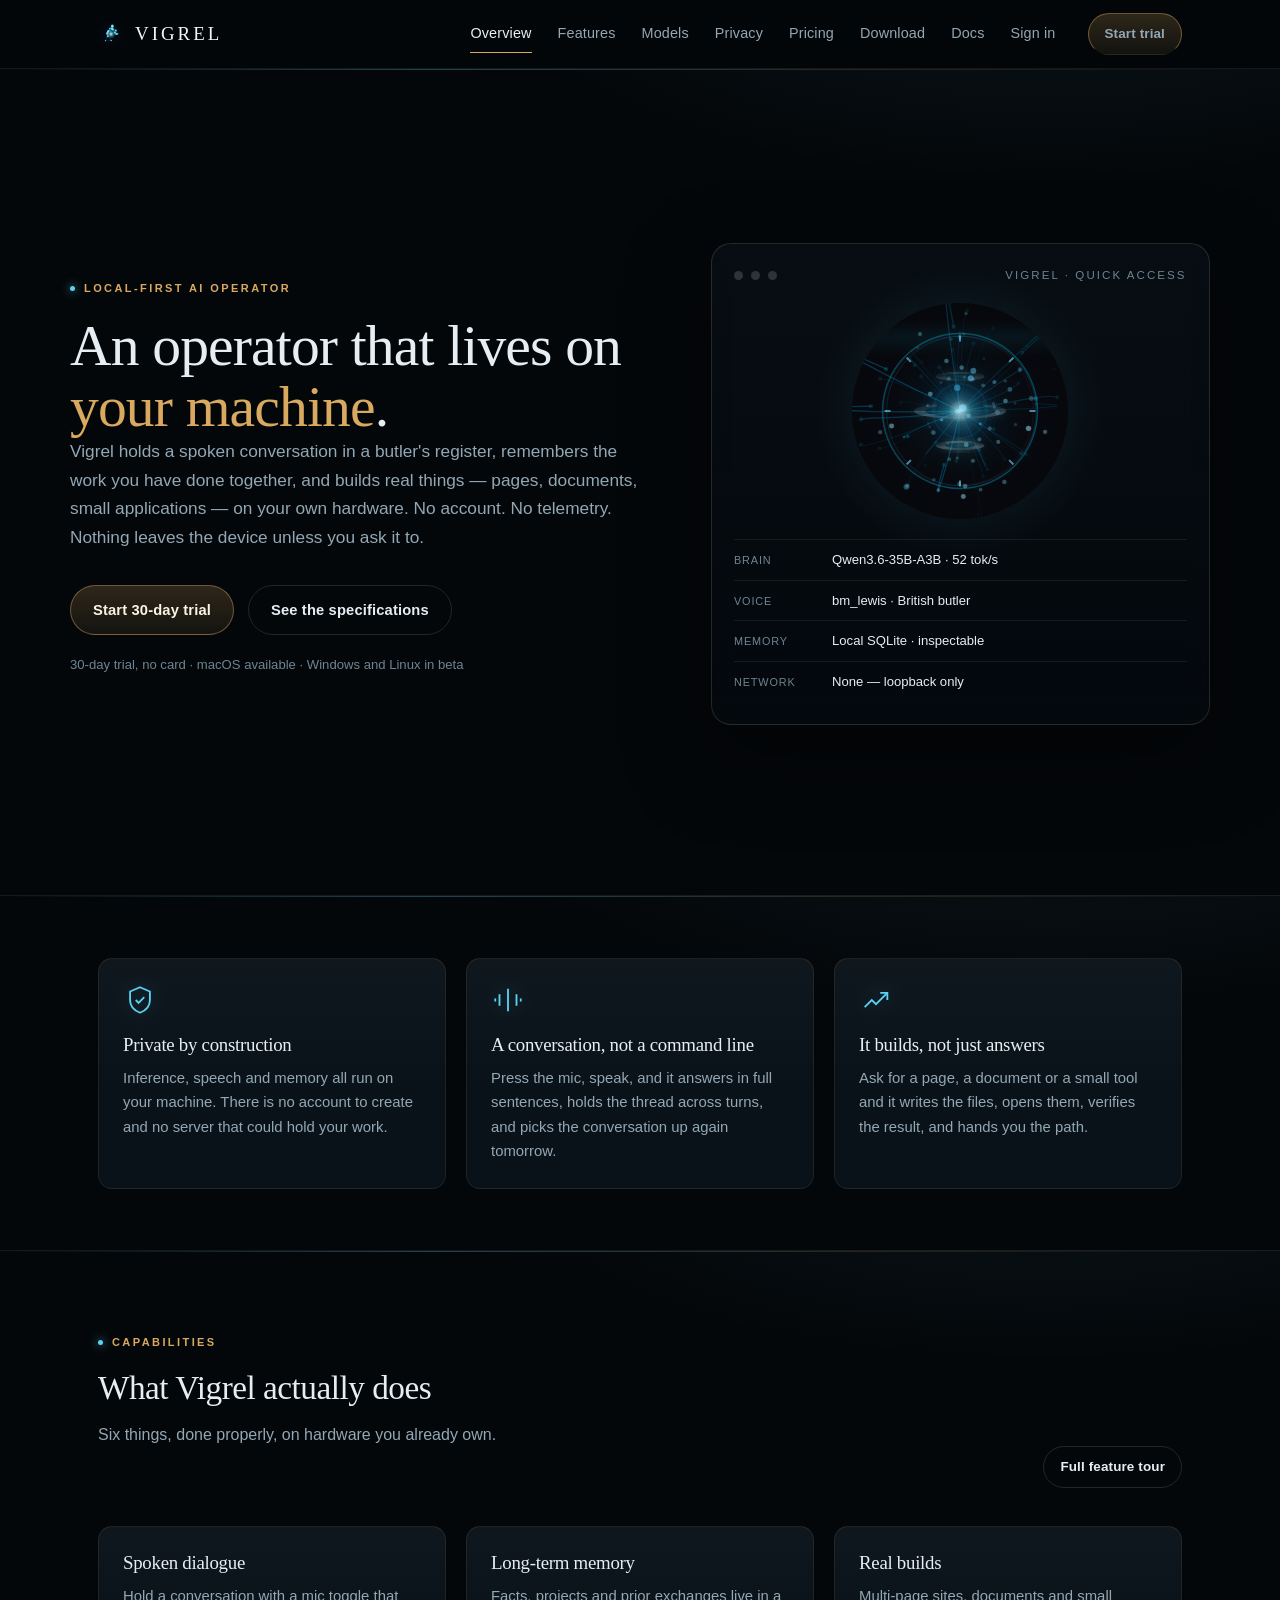
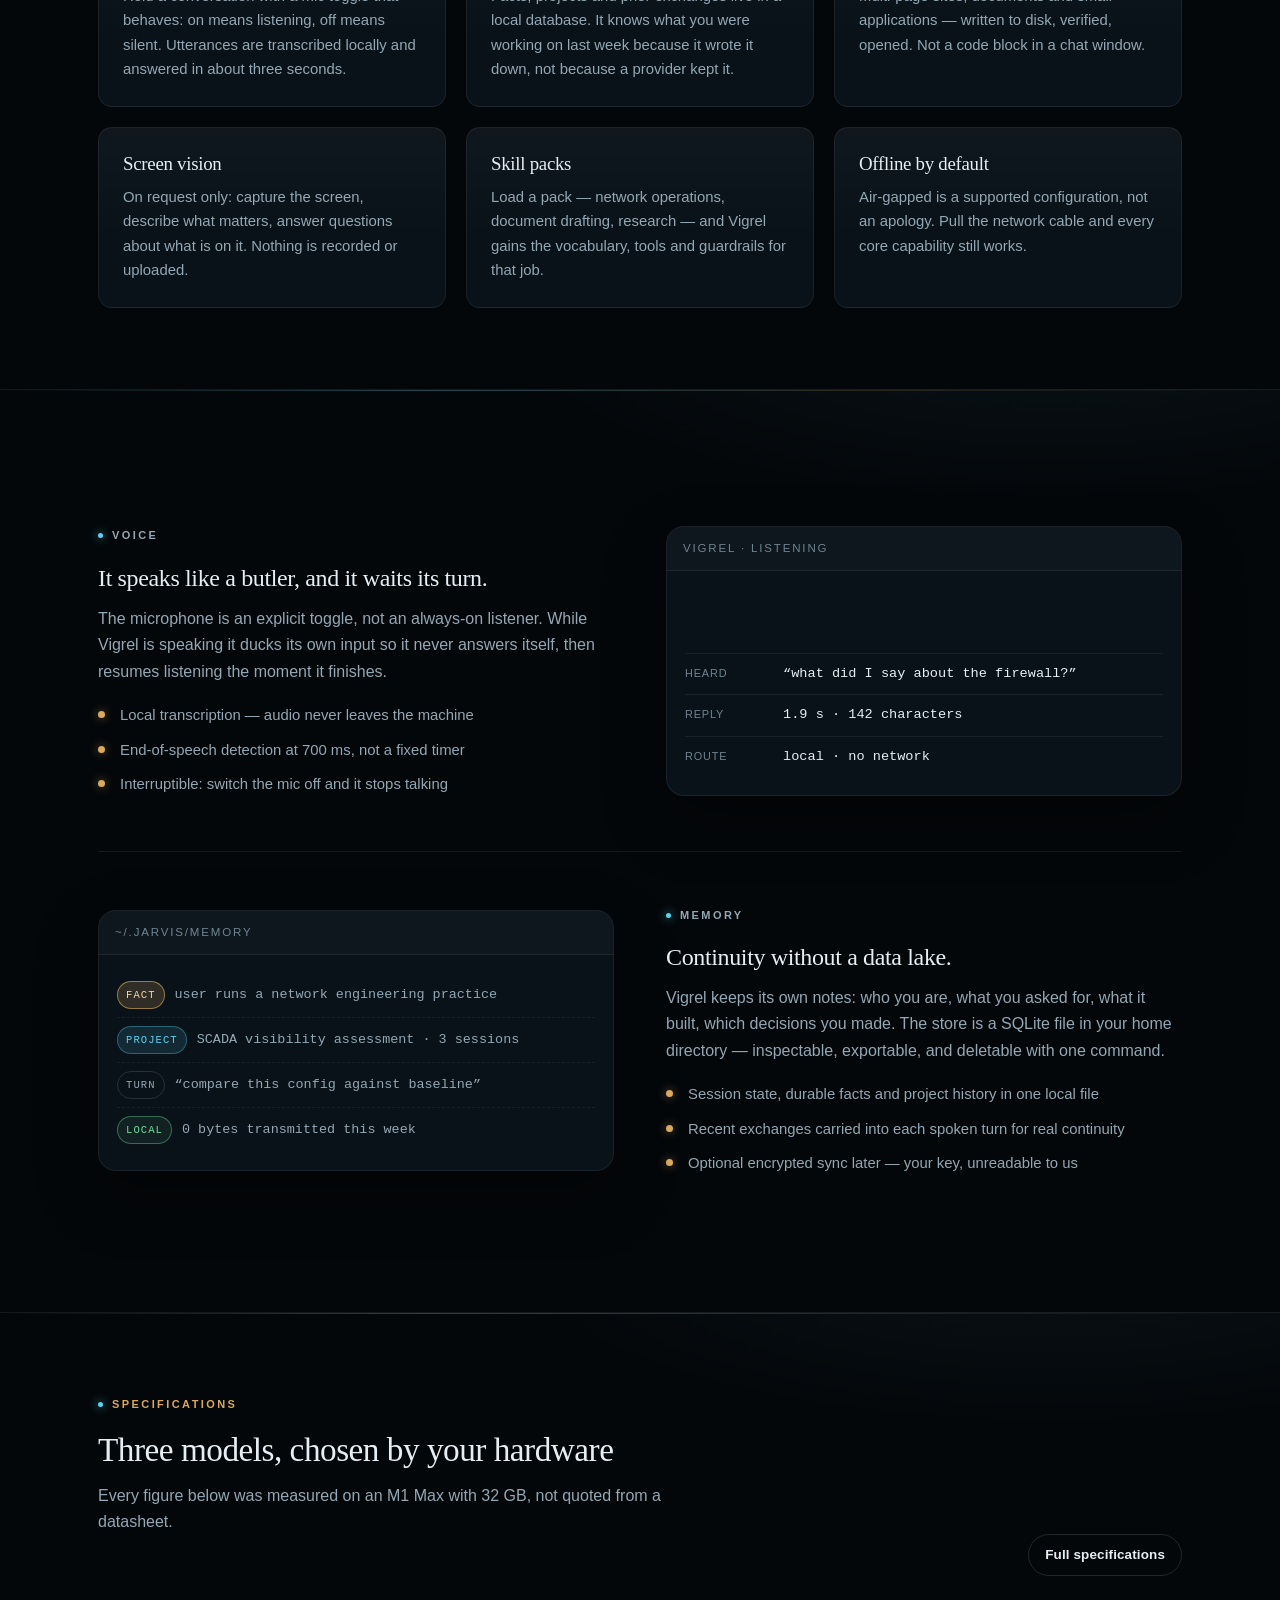
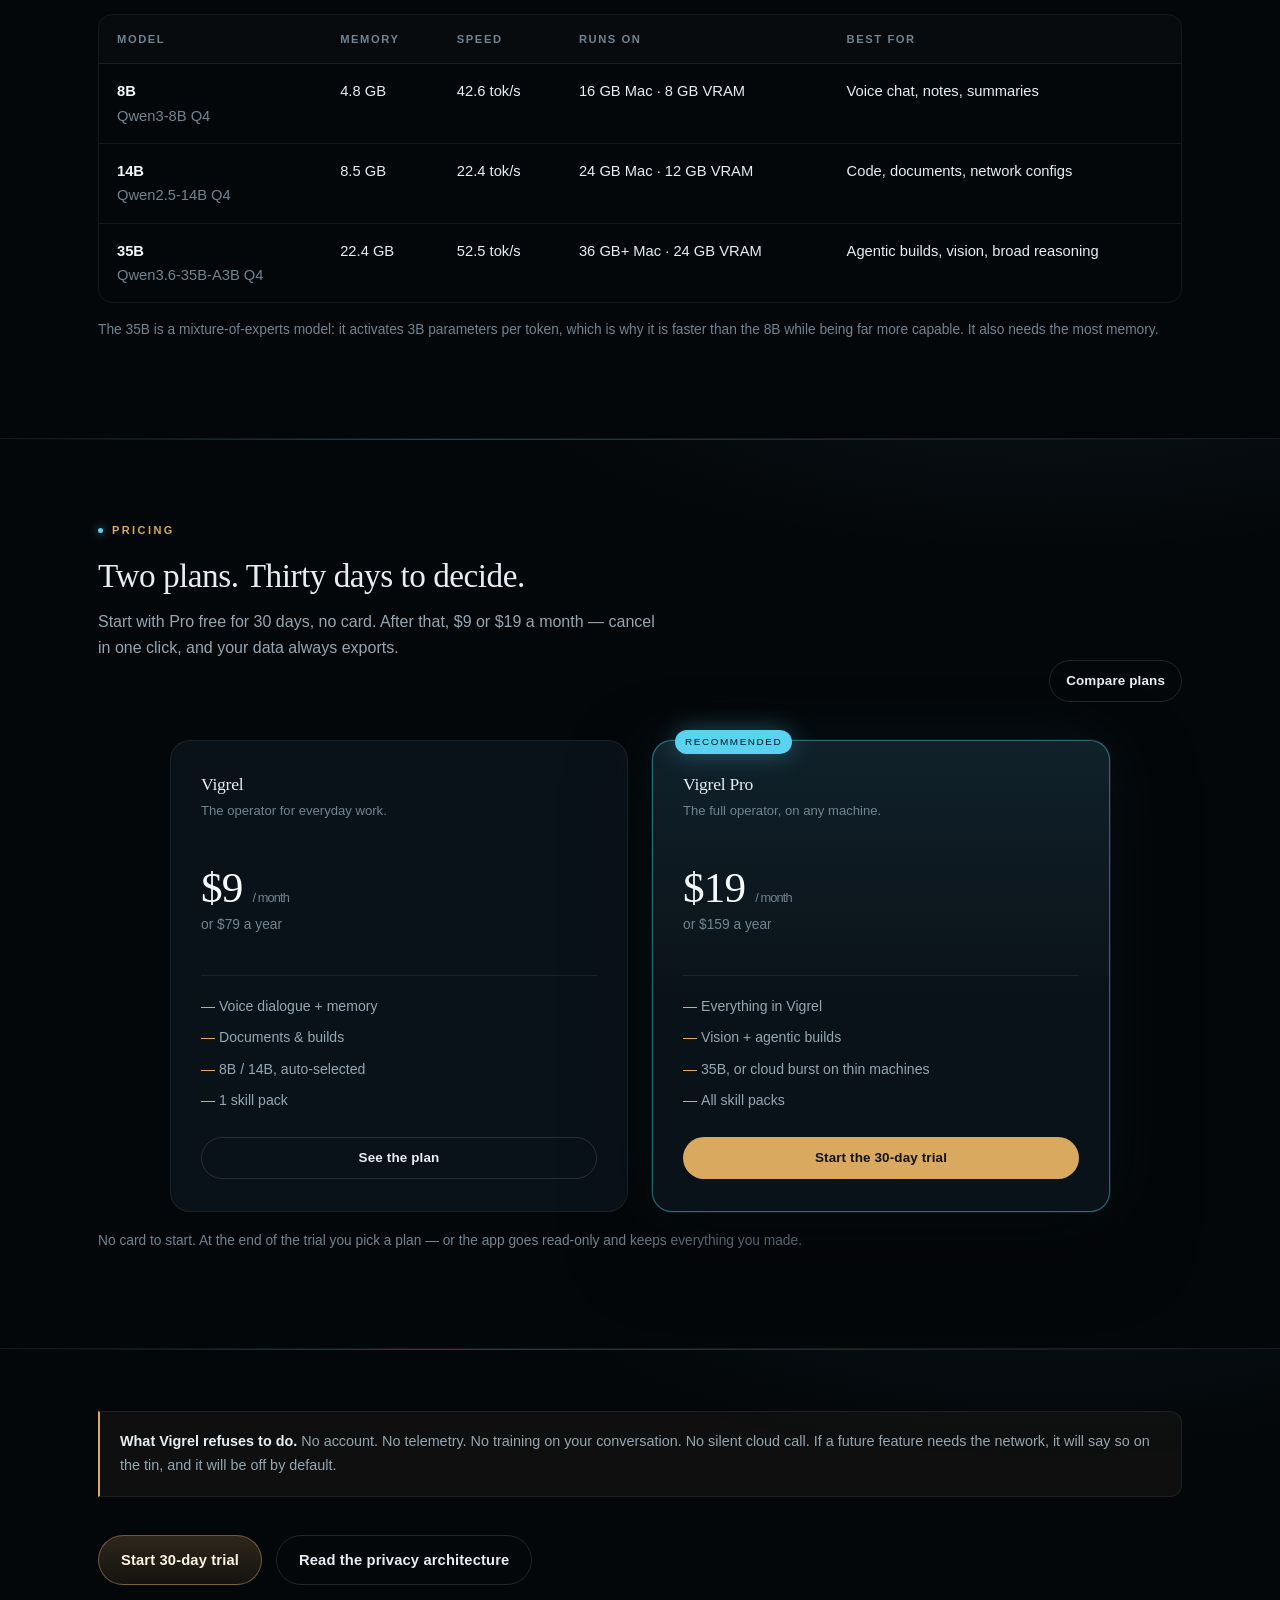
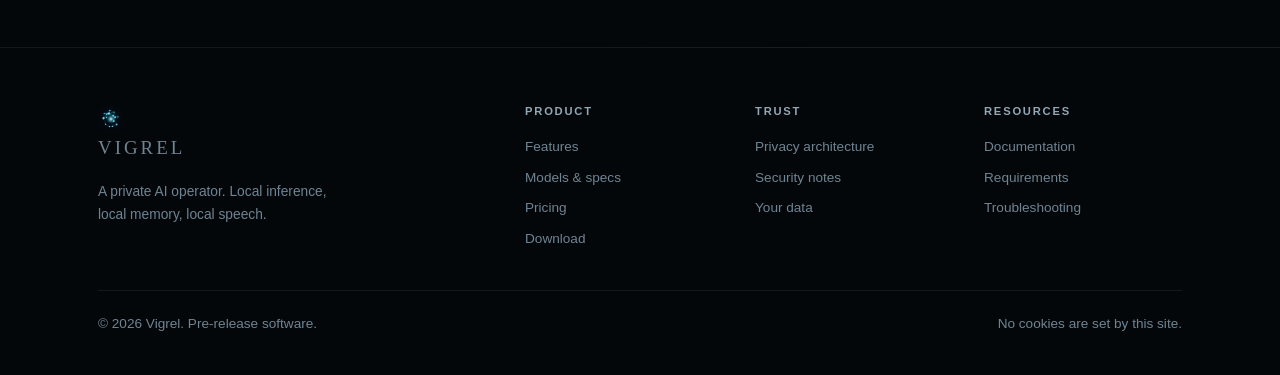
==== index.html @ 8c3963f0 "Vigrel demo site (private beta, unlisted)" ====
<!doctype html>
<html lang="en">
<head>
<script>document.documentElement.classList.add('js');</script>
<meta charset="utf-8">
<meta name="viewport" content="width=device-width, initial-scale=1">
<meta name="robots" content="noindex, nofollow">
<title>Vigrel — a private AI operator for your own machine</title>
<meta name="description" content="Vigrel is a local-first AI operator: voice dialogue in a butler's register, long-term memory, and real builds — all on your hardware. No account, no telemetry, no cloud by default.">
<link rel="icon" href="assets/mark.svg" type="image/svg+xml">
<link rel="stylesheet" href="assets/style.css">
</head>
<body>

<header class="site-header">
  <div class="wrap nav">
    <a class="brand" href="index.html" aria-label="Vigrel home">
      <canvas class="brand-mark" id="mark-canvas" aria-hidden="true"></canvas>
      <span class="brand-name">Vigrel</span>
    </a>
    <button class="nav-toggle" aria-label="Menu" aria-expanded="false">☰</button>
    <div class="nav-links">
      <a href="index.html" aria-current="page">Overview</a>
      <a href="features.html">Features</a>
      <a href="models.html">Models</a>
      <a href="security.html">Privacy</a>
      <a href="pricing.html">Pricing</a>
      <a href="download.html">Download</a>
      <a href="docs.html">Docs</a>
      <a class="btn small nav-cta" href="download.html">Start trial</a>
    </div>
  </div>
</header>

<main>
  <section class="hero">
    <div class="wrap hero-inner">
      <div class="hero-copy">
        <p class="eyebrow">Local-first AI operator</p>
        <h1>An operator that lives on <em>your machine</em>.</h1>
        <p class="lede">
          Vigrel holds a spoken conversation in a butler's register, remembers the work you have
          done together, and builds real things — pages, documents, small applications — on your
          own hardware. No account. No telemetry. Nothing leaves the device unless you ask it to.
        </p>
        <div class="hero-actions">
          <a class="btn" href="download.html">Start 30-day trial</a>
          <a class="btn ghost" href="models.html">See the specifications</a>
        </div>
        <p class="hero-note">30-day trial, no card · macOS available · Windows and Linux in beta</p>
      </div>

      <div class="hero-plate" aria-hidden="true">
        <div class="plate-bar">
          <span class="dot"></span><span class="dot"></span><span class="dot"></span>
          <span class="plate-title">Vigrel · quick access</span>
        </div>
        <div class="orb-wrap" aria-hidden="true">
          <canvas id="neural-canvas"></canvas>
        </div>
        <div class="plate-line"><span>Brain</span><span>Qwen3.6-35B-A3B · 52 tok/s</span></div>
        <div class="plate-line"><span>Voice</span><span>bm_lewis · British butler</span></div>
        <div class="plate-line"><span>Memory</span><span>Local SQLite · inspectable</span></div>
        <div class="plate-line"><span>Network</span><span>None — loopback only</span></div>
      </div>
    </div>
  </section>

  <section class="tight">
    <div class="wrap">
      <div class="grid-3">
        <div class="card reveal">
          <svg class="ico" viewBox="0 0 24 24" fill="none" stroke="currentColor" stroke-width="1.3"><path d="M12 3l7 3v6c0 4.4-3 7.5-7 9-4-1.5-7-4.6-7-9V6l7-3z"/><path d="M9 12l2 2 4-4"/></svg>
          <h3>Private by construction</h3>
          <p>Inference, speech and memory all run on your machine. There is no account to create and no
             server that could hold your work.</p>
        </div>
        <div class="card reveal">
          <svg class="ico" viewBox="0 0 24 24" fill="none" stroke="currentColor" stroke-width="1.3"><path d="M12 4v16M6 8v8M18 8v8M3 11v2M21 11v2"/></svg>
          <h3>A conversation, not a command line</h3>
          <p>Press the mic, speak, and it answers in full sentences, holds the thread across turns,
             and picks the conversation up again tomorrow.</p>
        </div>
        <div class="card reveal">
          <svg class="ico" viewBox="0 0 24 24" fill="none" stroke="currentColor" stroke-width="1.3"><path d="M4 17l5-5 3 3 8-8"/><path d="M15 7h5v5"/></svg>
          <h3>It builds, not just answers</h3>
          <p>Ask for a page, a document or a small tool and it writes the files, opens them, verifies the
             result, and hands you the path.</p>
        </div>
      </div>
    </div>
  </section>

  <section>
    <div class="wrap">
      <div class="section-head">
        <div>
          <p class="eyebrow">Capabilities</p>
          <h2>What Vigrel actually does</h2>
          <p class="sub">Six things, done properly, on hardware you already own.</p>
        </div>
        <a class="btn ghost small" href="features.html">Full feature tour</a>
      </div>
      <div class="grid-3">
        <div class="card reveal">
          <h3>Spoken dialogue</h3>
          <p>Hold a conversation with a mic toggle that behaves: on means listening, off means silent.
             Utterances are transcribed locally and answered in about three seconds.</p>
        </div>
        <div class="card reveal">
          <h3>Long-term memory</h3>
          <p>Facts, projects and prior exchanges live in a local database. It knows what you were working
             on last week because it wrote it down, not because a provider kept it.</p>
        </div>
        <div class="card reveal">
          <h3>Real builds</h3>
          <p>Multi-page sites, documents and small applications — written to disk, verified, opened.
             Not a code block in a chat window.</p>
        </div>
        <div class="card reveal">
          <h3>Screen vision</h3>
          <p>On request only: capture the screen, describe what matters, answer questions about what is on
             it. Nothing is recorded or uploaded.</p>
        </div>
        <div class="card reveal">
          <h3>Skill packs</h3>
          <p>Load a pack — network operations, document drafting, research — and Vigrel gains the
             vocabulary, tools and guardrails for that job.</p>
        </div>
        <div class="card reveal">
          <h3>Offline by default</h3>
          <p>Air-gapped is a supported configuration, not an apology. Pull the network cable and every
             core capability still works.</p>
        </div>
      </div>
    </div>
  </section>

  <section>
    <div class="wrap">
      <div class="row">
        <div class="row-copy">
          <p class="eyebrow">Voice</p>
          <h3>It speaks like a butler, and it waits its turn.</h3>
          <p>The microphone is an explicit toggle, not an always-on listener. While Vigrel is speaking it
             ducks its own input so it never answers itself, then resumes listening the moment it
             finishes.</p>
          <ul>
            <li>Local transcription — audio never leaves the machine</li>
            <li>End-of-speech detection at 700 ms, not a fixed timer</li>
            <li>Interruptible: switch the mic off and it stops talking</li>
          </ul>
        </div>
        <div class="row-media">
          <div class="plate">
            <div class="plate-head">Vigrel · listening</div>
            <div class="plate-body">
              <div class="wave" aria-hidden="true">
                <i style="animation-delay:0s"></i><i style="animation-delay:.08s"></i><i style="animation-delay:.16s"></i><i style="animation-delay:.24s"></i><i style="animation-delay:.32s"></i><i style="animation-delay:.4s"></i><i style="animation-delay:.48s"></i><i style="animation-delay:.56s"></i><i style="animation-delay:.64s"></i><i style="animation-delay:.72s"></i><i style="animation-delay:.8s"></i><i style="animation-delay:.88s"></i><i style="animation-delay:.96s"></i><i style="animation-delay:1.04s"></i><i style="animation-delay:1.12s"></i><i style="animation-delay:1.2s"></i><i style="animation-delay:1.28s"></i><i style="animation-delay:1.36s"></i>
              </div>
              <div class="plate-line"><span>Heard</span><span class="mono">“what did I say about the firewall?”</span></div>
              <div class="plate-line"><span>Reply</span><span class="mono">1.9 s · 142 characters</span></div>
              <div class="plate-line"><span>Route</span><span class="mono">local · no network</span></div>
            </div>
          </div>
        </div>
      </div>

      <div class="row flip">
        <div class="row-copy">
          <p class="eyebrow">Memory</p>
          <h3>Continuity without a data lake.</h3>
          <p>Vigrel keeps its own notes: who you are, what you asked for, what it built, which decisions you
             made. The store is a SQLite file in your home directory — inspectable, exportable, and
             deletable with one command.</p>
          <ul>
            <li>Session state, durable facts and project history in one local file</li>
            <li>Recent exchanges carried into each spoken turn for real continuity</li>
            <li>Optional encrypted sync later — your key, unreadable to us</li>
          </ul>
        </div>
        <div class="row-media">
          <div class="plate">
            <div class="plate-head">~/.jarvis/memory</div>
            <div class="plate-body term">
              <div class="mem-node"><span class="pill gold">fact</span> user runs a network engineering practice</div>
              <div class="mem-node"><span class="pill cyan">project</span> SCADA visibility assessment · 3 sessions</div>
              <div class="mem-node"><span class="pill">turn</span> “compare this config against baseline”</div>
              <div class="mem-node"><span class="pill ok">local</span> 0 bytes transmitted this week</div>
            </div>
          </div>
        </div>
      </div>
    </div>
  </section>

  <section>
    <div class="wrap">
      <div class="section-head">
        <div>
          <p class="eyebrow">Specifications</p>
          <h2>Three models, chosen by your hardware</h2>
          <p class="sub">Every figure below was measured on an M1 Max with 32 GB, not quoted from a datasheet.</p>
        </div>
        <a class="btn ghost small" href="models.html">Full specifications</a>
      </div>
      <div class="table-wrap reveal">
        <table>
          <thead>
            <tr><th>Model</th><th>Memory</th><th>Speed</th><th>Runs on</th><th>Best for</th></tr>
          </thead>
          <tbody>
            <tr><td><b>8B</b><div class="muted">Qwen3-8B Q4</div></td><td>4.8 GB</td><td>42.6 tok/s</td><td>16 GB Mac · 8 GB VRAM</td><td>Voice chat, notes, summaries</td></tr>
            <tr><td><b>14B</b><div class="muted">Qwen2.5-14B Q4</div></td><td>8.5 GB</td><td>22.4 tok/s</td><td>24 GB Mac · 12 GB VRAM</td><td>Code, documents, network configs</td></tr>
            <tr><td><b>35B</b><div class="muted">Qwen3.6-35B-A3B Q4</div></td><td>22.4 GB</td><td>52.5 tok/s</td><td>36 GB+ Mac · 24 GB VRAM</td><td>Agentic builds, vision, broad reasoning</td></tr>
          </tbody>
        </table>
      </div>
      <p class="small" style="margin-top:16px">The 35B is a mixture-of-experts model: it activates 3B parameters per token, which is why it is
        faster than the 8B while being far more capable. It also needs the most memory.</p>
    </div>
  </section>

  <section>
    <div class="wrap">
      <div class="section-head">
        <div>
          <p class="eyebrow">Pricing</p>
          <h2>Two plans. Thirty days to decide.</h2>
          <p class="sub">Start with Pro free for 30 days, no card. After that, $9 or $19 a month —
             cancel in one click, and your data always exports.</p>
        </div>
        <a class="btn ghost small" href="pricing.html">Compare plans</a>
      </div>
      <div class="plans two-up">
        <div class="plan">
          <h3>Vigrel</h3>
          <p class="for">The operator for everyday work.</p>
          <div class="price">$9 <small>/ month</small></div>
          <p class="small price-alt">or $79 a year</p>
          <ul><li>Voice dialogue + memory</li><li>Documents &amp; builds</li><li>8B / 14B, auto-selected</li><li>1 skill pack</li></ul>
          <a class="btn ghost small" href="pricing.html">See the plan</a>
        </div>
        <div class="plan featured">
          <span class="plan-badge">Recommended</span>
          <h3>Vigrel Pro</h3>
          <p class="for">The full operator, on any machine.</p>
          <div class="price">$19 <small>/ month</small></div>
          <p class="small price-alt">or $159 a year</p>
          <ul><li>Everything in Vigrel</li><li>Vision + agentic builds</li><li>35B, or cloud burst on thin machines</li><li>All skill packs</li></ul>
          <a class="btn small" href="download.html">Start the 30-day trial</a>
        </div>
      </div>
      <p class="small" style="margin-top:18px">No card to start. At the end of the trial you pick a plan — or the app goes
        read-only and keeps everything you made.</p>
    </div>
  </section>

  <section class="tight">
    <div class="wrap">
      <div class="note reveal">
        <strong>What Vigrel refuses to do.</strong> No account. No telemetry. No training on your
        conversation. No silent cloud call. If a future feature needs the network, it will say so on the
        tin, and it will be off by default.
      </div>
      <div class="hero-actions" style="margin-top:38px">
        <a class="btn" href="download.html">Start 30-day trial</a>
        <a class="btn ghost" href="security.html">Read the privacy architecture</a>
      </div>
    </div>
  </section>
</main>

<footer>
  <div class="wrap">
    <div class="foot-grid">
      <div>
        <a class="brand" href="index.html"><canvas class="brand-mark" aria-hidden="true"></canvas><span class="brand-name">Vigrel</span></a>
        <p class="small" style="margin-top:14px;max-width:34ch">A private AI operator. Local inference, local memory, local speech.</p>
      </div>
      <div><h4>Product</h4><a href="features.html">Features</a><a href="models.html">Models &amp; specs</a><a href="pricing.html">Pricing</a><a href="download.html">Download</a></div>
      <div><h4>Trust</h4><a href="security.html">Privacy architecture</a><a href="docs.html#security">Security notes</a><a href="docs.html#data">Your data</a></div>
      <div><h4>Resources</h4><a href="docs.html">Documentation</a><a href="models.html#requirements">Requirements</a><a href="docs.html#troubleshooting">Troubleshooting</a></div>
    </div>
    <div class="foot-bottom">
      <span>© 2026 Vigrel. Pre-release software.</span>
      <span>No cookies are set by this site.</span>
    </div>
  </div>
</footer>

<script src="assets/neural-visualizer.js"></script>
<script src="assets/config.js"></script>
<script src="assets/mark-viz.js"></script>
<script src="assets/site.js"></script>
</body>
</html>
---- assets/style.css ----
/* Vigrel — design system
   Dark, quiet, butler-restrained. No external fonts, no trackers: the site
   follows the same rule as the product. */

:root {
  --bg: #04070a;
  --bg-2: #060b11;
  --panel: #0a1219;
  --panel-2: #0d1720;
  --line: rgba(255, 255, 255, .07);
  --line-strong: rgba(255, 255, 255, .12);
  --text: #e6eef4;
  --muted: #93a7b4;
  --muted-2: #6f8492;
  --gold: #d9a95f;
  --gold-soft: rgba(217, 169, 95, .14);
  --cyan: #5ad2f0;
  --cyan-soft: rgba(90, 210, 240, .12);
  --ok: #6fdc9b;
  --warn: #e7b45a;
  --danger: #e0736a;
  --radius: 14px;
  --max: 1140px;
  --serif: "Iowan Old Style", "Palatino Linotype", Palatino, Georgia, "Times New Roman", serif;
  --sans: -apple-system, BlinkMacSystemFont, "Segoe UI", Inter, "Helvetica Neue", Arial, sans-serif;
  --mono: ui-monospace, SFMono-Regular, "SF Mono", Menlo, Consolas, monospace;
}

* { box-sizing: border-box; }
html { scroll-behavior: smooth; }
body {
  margin: 0;
  background: var(--bg);
  color: var(--text);
  font: 16px/1.65 var(--sans);
  -webkit-font-smoothing: antialiased;
  text-rendering: optimizeLegibility;
}
img, svg, canvas { max-width: 100%; display: block; }
a { color: var(--gold); text-decoration: none; }
a:hover { color: #f0c98a; }
p { margin: 0 0 1em; }
h1, h2, h3 { font-family: var(--serif); font-weight: 500; letter-spacing: -.015em; margin: 0; }
h1 { font-size: clamp(2.4rem, 4.6vw, 3.6rem); line-height: 1.06; }
h2 { font-size: clamp(1.7rem, 2.6vw, 2.3rem); line-height: 1.15; }
h3 { font-size: 1.18rem; line-height: 1.3; }
::selection { background: rgba(217, 169, 95, .28); }

.wrap { max-width: var(--max); margin: 0 auto; padding: 0 28px; }
.eyebrow {
  font-size: 11px; letter-spacing: .22em; text-transform: uppercase;
  color: var(--gold); margin: 0 0 18px; font-weight: 600;
}
.lede { color: var(--muted); font-size: 1.08rem; max-width: 62ch; }
.sub { color: var(--muted); max-width: 64ch; margin: 14px 0 40px; }
.small { font-size: .86rem; color: var(--muted-2); }
.mono { font-family: var(--mono); font-size: .85rem; }

/* ---------- header ---------- */
.site-header {
  position: sticky; top: 0; z-index: 60;
  background: rgba(4, 7, 10, .78);
  backdrop-filter: blur(18px) saturate(140%);
  border-bottom: 1px solid var(--line);
}
.nav { display: flex; align-items: center; gap: 34px; height: 68px; }
.brand { display: flex; align-items: center; gap: 11px; color: #f2f7fa; }
.brand-mark { width: 26px; height: 26px; display: block; }
.brand-name {
  font-family: var(--serif); font-size: 1.18rem; letter-spacing: .16em;
  text-transform: uppercase;
}
.nav-links { display: flex; gap: 26px; margin-left: auto; align-items: center; }
.nav-links a {
  color: var(--muted); font-size: .9rem; letter-spacing: .01em;
  padding: 6px 0; border-bottom: 1px solid transparent;
}
.nav-links a:hover { color: var(--text); }
.nav-links a[aria-current="page"] { color: var(--text); border-bottom-color: var(--gold); }
.nav-cta { margin-left: 6px; }
.nav-toggle {
  display: none; margin-left: auto; background: none; border: 0; color: var(--text);
  font-size: 1.4rem; line-height: 1; padding: 8px; cursor: pointer;
}

/* ---------- buttons ---------- */
.btn {
  display: inline-flex; align-items: center; gap: 9px;
  padding: 12px 22px; border-radius: 999px;
  border: 1px solid rgba(217, 169, 95, .45);
  background: linear-gradient(180deg, rgba(217, 169, 95, .2), rgba(217, 169, 95, .08));
  color: #fdf3e2; font-size: .92rem; font-weight: 600; letter-spacing: .01em;
  transition: transform .18s ease, background .18s ease, border-color .18s ease;
}
.btn:hover { background: rgba(217, 169, 95, .26); color: #fff; transform: translateY(-1px); }
.btn.ghost {
  background: transparent; border-color: var(--line-strong); color: var(--text);
}
.btn.ghost:hover { border-color: rgba(255, 255, 255, .28); background: rgba(255, 255, 255, .03); }
.btn.small { padding: 9px 16px; font-size: .84rem; }

/* ---------- hero ---------- */
.hero { position: relative; overflow: hidden; border-bottom: 1px solid var(--line); }
.orb-wrap {
  position: relative; width: 216px; height: 216px; margin: 6px auto 20px;
}
.orb-wrap:before {
  content: ""; position: absolute; inset: -18%; border-radius: 50%;
  background: radial-gradient(circle at 50% 50%, rgba(90, 210, 240, .16), rgba(90, 210, 240, .05) 46%, transparent 70%);
  pointer-events: none;
}
#neural-canvas {
  position: absolute; inset: 0; width: 100%; height: 100%;
  display: block; border-radius: 50%;
}
#plexus {
  position: absolute; inset: 0; width: 100%; height: 100%;
  opacity: .55; pointer-events: none;
}
.hero-inner {
  position: relative; z-index: 2;
  display: grid; grid-template-columns: 1.08fr .92fr; gap: 56px; align-items: center;
  padding: 92px 0 88px;
}
.hero-copy h1 em { font-style: normal; color: var(--gold); }
.hero-actions { display: flex; gap: 14px; flex-wrap: wrap; margin-top: 34px; }
.hero-note { margin-top: 18px; font-size: .82rem; color: var(--muted-2); }
.hero-plate {
  position: relative; border: 1px solid var(--line-strong); border-radius: 20px;
  background: linear-gradient(180deg, rgba(10, 18, 25, .58), rgba(6, 11, 17, .42));
  backdrop-filter: blur(14px) saturate(120%);
  padding: 22px; box-shadow: 0 30px 80px rgba(0, 0, 0, .55);
}
.plate-bar { display: flex; align-items: center; gap: 8px; margin-bottom: 18px; }
.dot { width: 9px; height: 9px; border-radius: 50%; background: rgba(255, 255, 255, .16); }
.plate-title { margin-left: auto; font-size: .72rem; letter-spacing: .18em; text-transform: uppercase; color: var(--muted-2); }
.plate-line {
  display: flex; gap: 10px; align-items: baseline; padding: 9px 0;
  border-top: 1px solid var(--line); font-size: .82rem;
}
.plate-line span:first-child { color: var(--muted-2); width: 88px; flex: none; letter-spacing: .08em; font-size: .68rem; text-transform: uppercase; }
.plate-line span:last-child { color: var(--text); }

/* ---------- accents (aligned with the visualizer) ---------- */
section { position: relative; background-image: radial-gradient(760px 240px at 82% -60px, rgba(90, 210, 240, .05), transparent 72%); }
section:before {
  content: ""; position: absolute; top: 0; left: 0; right: 0; height: 1px;
  background: linear-gradient(90deg, transparent, rgba(90, 210, 240, .30), rgba(217, 169, 95, .16), transparent);
}
.eyebrow { display: flex; align-items: center; gap: 9px; }
.eyebrow:before {
  content: ""; width: 5px; height: 5px; border-radius: 50%;
  background: var(--cyan); box-shadow: 0 0 10px rgba(90, 210, 240, .9);
}

/* sections */
section { padding: 82px 0; border-bottom: 1px solid var(--line); }
section.tight { padding: 62px 0; }
.section-head { display: flex; align-items: flex-end; justify-content: space-between; gap: 30px; margin-bottom: 38px; }
.grid-3 { display: grid; grid-template-columns: repeat(3, 1fr); gap: 20px; }
.grid-2 { display: grid; grid-template-columns: repeat(2, 1fr); gap: 20px; }
.grid-4 { display: grid; grid-template-columns: repeat(4, 1fr); gap: 16px; }
.card {
  border: 1px solid var(--line); border-radius: var(--radius);
  background: linear-gradient(180deg, rgba(255, 255, 255, .025), transparent 60%), var(--panel);
  padding: 24px;
}
.card h3 { margin-bottom: 8px; }
.card p { color: var(--muted); font-size: .93rem; margin: 0; }
.card .ico { width: 34px; height: 34px; margin-bottom: 16px; color: var(--cyan); filter: drop-shadow(0 0 10px rgba(90, 210, 240, .28)); }
.stat { border-left: 2px solid rgba(217, 169, 95, .4); padding: 4px 0 4px 18px; }
.stat b { display: block; font-family: var(--serif); font-size: 1.9rem; color: #f4f8fa; }
.stat span { font-size: .8rem; color: var(--muted-2); letter-spacing: .04em; }

/* feature rows */
.row { display: grid; grid-template-columns: 1fr 1fr; gap: 52px; align-items: center; padding: 54px 0; border-top: 1px solid var(--line); }
.row:first-of-type { border-top: 0; }
.row.flip .row-media { order: -1; }
.row-copy h3 { font-size: 1.5rem; margin-bottom: 12px; }
.row-copy p { color: var(--muted); }
.row-copy ul { margin: 18px 0 0; padding: 0; list-style: none; display: grid; gap: 10px; }
.row-copy li { position: relative; padding-left: 22px; color: var(--muted); font-size: .93rem; }
.row-copy li:before {
  content: ""; position: absolute; left: 0; top: .55em; width: 7px; height: 7px;
  border-radius: 50%; background: var(--gold); box-shadow: 0 0 10px rgba(217, 169, 95, .55);
}
.plate {
  border: 1px solid var(--line); border-radius: 18px; overflow: hidden;
  background: var(--panel); box-shadow: 0 24px 60px rgba(0, 0, 0, .45);
}
.plate-head {
  display: flex; align-items: center; gap: 8px; padding: 12px 16px;
  border-bottom: 1px solid var(--line); background: rgba(255, 255, 255, .02);
  font-size: .72rem; letter-spacing: .16em; text-transform: uppercase; color: var(--muted-2);
}
.plate-body { padding: 18px; }
.wave { display: flex; align-items: center; gap: 3px; height: 64px; }
.wave i {
  display: block; width: 3px; border-radius: 2px; background: linear-gradient(180deg, var(--gold), rgba(217, 169, 95, .18));
  animation: wave 1.8s ease-in-out infinite;
}
@keyframes wave { 0%, 100% { height: 12%; opacity: .5; } 50% { height: 86%; opacity: 1; } }
.mem-node { display: flex; gap: 10px; align-items: center; padding: 8px 0; border-bottom: 1px dashed rgba(255, 255, 255, .06); font-size: .84rem; }
.mem-node:last-child { border: 0; }
.pill {
  font-size: .66rem; letter-spacing: .1em; text-transform: uppercase; padding: 3px 8px;
  border-radius: 999px; border: 1px solid var(--line-strong); color: var(--muted);
}
.pill.ok { border-color: rgba(111, 220, 155, .4); color: var(--ok); background: rgba(111, 220, 155, .08); }
.pill.gold { border-color: rgba(217, 169, 95, .62); color: #f4d3a4; background: rgba(217, 169, 95, .18); }
.pill.cyan { border-color: rgba(90, 210, 240, .35); color: var(--cyan); background: var(--cyan-soft); }
.term { font-family: var(--mono); font-size: .8rem; color: var(--muted); line-height: 1.9; }
.term b { color: var(--cyan); font-weight: 400; }
.term .ok { color: var(--ok); }
.term .warn { color: var(--warn); }

/* tables */
.table-wrap { overflow-x: auto; border: 1px solid var(--line); border-radius: var(--radius); }
table { width: 100%; border-collapse: collapse; font-size: .92rem; min-width: 640px; }
th, td { text-align: left; padding: 15px 18px; border-bottom: 1px solid var(--line); vertical-align: top; }
tr:last-child td { border-bottom: 0; }
th { font-size: .7rem; letter-spacing: .14em; text-transform: uppercase; color: var(--muted-2); background: rgba(255, 255, 255, .02); font-weight: 600; }
td b { color: #f2f7fa; font-weight: 600; }
td .muted { color: var(--muted-2); }

/* plans */
.plans { display: grid; grid-template-columns: repeat(4, 1fr); gap: 18px; align-items: stretch; }
.plan {
  position: relative; border: 1px solid var(--line); border-radius: 20px; padding: 32px 30px;
  background: var(--panel); display: flex; flex-direction: column;
}
.plan.featured { border-color: rgba(90, 210, 240, .42); background: linear-gradient(180deg, rgba(90, 210, 240, .08), transparent 55%), var(--panel);
  box-shadow: 0 0 0 1px rgba(90, 210, 240, .10), 0 30px 80px rgba(0, 0, 0, .5), 0 0 70px rgba(90, 210, 240, .07); }
.plan-badge {
  position: absolute; top: -11px; left: 22px; font-size: .62rem; letter-spacing: .16em;
  text-transform: uppercase; background: var(--gold); color: #1a1206; padding: 4px 10px; border-radius: 999px;
}
.plan h3 { font-size: 1.1rem; margin-bottom: 4px; }
.plan .price { font-family: var(--serif); font-size: 2.7rem; line-height: 1.05; letter-spacing: -.02em; color: #f7fbfd; margin: 14px 0 2px; }
.plan .price small { font-family: var(--sans); font-size: .8rem; color: var(--muted-2); }
.plan .for { font-size: .82rem; color: var(--muted-2); min-height: 38px; }
.plan ul { list-style: none; padding: 20px 0 0; margin: 20px 0 26px; display: grid; gap: 11px; font-size: .88rem; line-height: 1.45; color: var(--muted); border-top: 1px solid rgba(255,255,255,.07); }
.plan li { position: relative; padding-left: 18px; }
.plan li:before { content: "—"; position: absolute; left: 0; top: 0; color: var(--gold); }
.plan .btn { margin-top: auto; justify-content: center; }
.plans.two-up { grid-template-columns: repeat(2, minmax(0, 1fr)); max-width: 940px; margin: 0 auto; gap: 24px; }
.price-alt { color: var(--muted-2); margin: 2px 0 18px; }
.trial-band {
  display: flex; align-items: center; justify-content: space-between; gap: 26px;
  padding: 30px 34px; border-radius: 20px;
  border: 1px solid rgba(90, 210, 240, .28);
  background: linear-gradient(100deg, rgba(90, 210, 240, .10), rgba(217, 169, 95, .05) 58%, transparent);
  box-shadow: inset 0 0 60px rgba(90, 210, 240, .05);
}
.trial-band .btn { flex: none; }

/* download cards */
.dl-grid { display: grid; grid-template-columns: repeat(3, 1fr); gap: 18px; }
.dl-card { border: 1px solid var(--line); border-radius: 18px; padding: 24px; background: var(--panel); display: flex; flex-direction: column; gap: 14px; }
.dl-card.ready { border-color: rgba(111, 220, 155, .35); }
.dl-os { display: flex; align-items: center; gap: 12px; }
.dl-os svg { width: 26px; height: 26px; color: var(--text); }
.dl-meta { font-size: .8rem; color: var(--muted-2); display: grid; gap: 4px; }
.dl-meta code { font-family: var(--mono); font-size: .72rem; color: var(--muted); word-break: break-all; }
.dl-card .btn { justify-content: center; }

/* callouts */
.note {
  border: 1px solid var(--line); border-left: 2px solid var(--gold);
  background: rgba(217, 169, 95, .05); border-radius: 0 12px 12px 0;
  padding: 18px 20px; color: var(--muted); font-size: .9rem;
}
.note strong { color: var(--text); }
.faq { display: grid; gap: 0; border-top: 1px solid var(--line); }
.faq details { border-bottom: 1px solid var(--line); padding: 18px 0; }
.faq summary { cursor: pointer; font-weight: 600; color: var(--text); list-style: none; }
.faq summary::-webkit-details-marker { display: none; }
.faq summary:after { content: "+"; float: right; color: var(--gold); }
.faq details[open] summary:after { content: "–"; }
.faq p { margin: 12px 0 0; color: var(--muted); font-size: .92rem; }

/* footer */
footer { padding: 54px 0 40px; color: var(--muted-2); font-size: .85rem; }
.foot-grid { display: grid; grid-template-columns: 2fr 1fr 1fr 1fr; gap: 32px; margin-bottom: 36px; }
.foot-grid h4 { font-size: .7rem; letter-spacing: .16em; text-transform: uppercase; color: var(--muted); margin: 0 0 12px; }
.foot-grid a { display: block; color: var(--muted-2); padding: 4px 0; }
.foot-grid a:hover { color: var(--text); }
.foot-bottom { border-top: 1px solid var(--line); padding-top: 22px; display: flex; justify-content: space-between; gap: 16px; flex-wrap: wrap; }

/* ---------- motion ---------- */
.js [data-anim] {
  opacity: 0;
  transform: translate3d(0, 18px, 0);
  transition: opacity .8s cubic-bezier(.22, .7, .2, 1), transform .8s cubic-bezier(.22, .7, .2, 1);
  transition-delay: var(--d, 0ms);
  will-change: opacity, transform;
}
.js [data-anim].in { opacity: 1; transform: none; }
.js h1[data-anim] { transform: translate3d(0, 26px, 0); }

.nav-links a { position: relative; }
.nav-links a:after {
  content: ""; position: absolute; left: 0; right: 0; bottom: -2px; height: 1px;
  background: var(--gold); transform: scaleX(0); transform-origin: left;
  transition: transform .32s cubic-bezier(.22, .7, .2, 1);
}
.nav-links a:hover:after, .nav-links a[aria-current="page"]:after { transform: scaleX(1); }
.nav-links a[aria-current="page"] { border-bottom-color: transparent; }

.card, .plan, .dl-card {
  transition: transform .32s cubic-bezier(.22, .7, .2, 1), border-color .32s ease, box-shadow .32s ease;
}
.card:hover, .dl-card:hover {
  transform: translateY(-3px);
  border-color: rgba(217, 169, 95, .28);
  box-shadow: 0 18px 44px rgba(0, 0, 0, .45);
}
.btn:active { transform: translateY(1px) scale(.995); }
.faq summary { transition: color .25s ease; }
.faq summary:hover { color: var(--gold); }

@media (prefers-reduced-motion: reduce) {
  .js [data-anim] { opacity: 1 !important; transform: none !important; transition: none !important; }
  .card:hover, .dl-card:hover, .btn:hover { transform: none; }
}

/* reveal (legacy markup) — gated on .js so content is never hidden without JS */
.js .reveal { opacity: 0; transform: translateY(14px); transition: opacity .7s ease, transform .7s ease; }
.js .reveal.in { opacity: 1; transform: none; }

@media (max-width: 980px) {
  .hero-inner { grid-template-columns: 1fr; gap: 40px; padding: 64px 0 60px; }
  .grid-3, .grid-4, .plans, .plans.two-up, .dl-grid { grid-template-columns: 1fr 1fr; }
  .row { grid-template-columns: 1fr; gap: 28px; }
  .row.flip .row-media { order: 0; }
  .foot-grid { grid-template-columns: 1fr 1fr; }
}
@media (max-width: 720px) {
  .nav-links {
    display: none; position: absolute; top: 68px; left: 0; right: 0;
    background: rgba(4, 7, 10, .98); border-bottom: 1px solid var(--line);
    flex-direction: column; gap: 0; padding: 12px 28px 20px;
  }
  .nav-links.open { display: flex; }
  .nav-links a { padding: 12px 0; border-bottom: 1px solid var(--line); width: 100%; }
  .nav-toggle { display: block; }
  .nav-cta { display: none; }
  .grid-3, .grid-4, .plans, .plans.two-up, .dl-grid { grid-template-columns: 1fr; }
  .section-head { flex-direction: column; align-items: flex-start; }
  section { padding: 56px 0; }
  .hero-actions .btn { width: 100%; justify-content: center; }
}
@media (prefers-reduced-motion: reduce) {
  *, *:before, *:after { animation-duration: .01ms !important; animation-iteration-count: 1 !important; transition: none !important; }
  #plexus { display: none; }
}

/* plan CTAs: the featured plan gets the solid action */
.plan.featured .btn { background: var(--gold); color: #171208; border-color: transparent; }
.plan.featured .btn:hover { background: #e6b972; }
.plan-badge { background: var(--cyan); color: #04121a; box-shadow: 0 0 24px rgba(90,210,240,.35); }
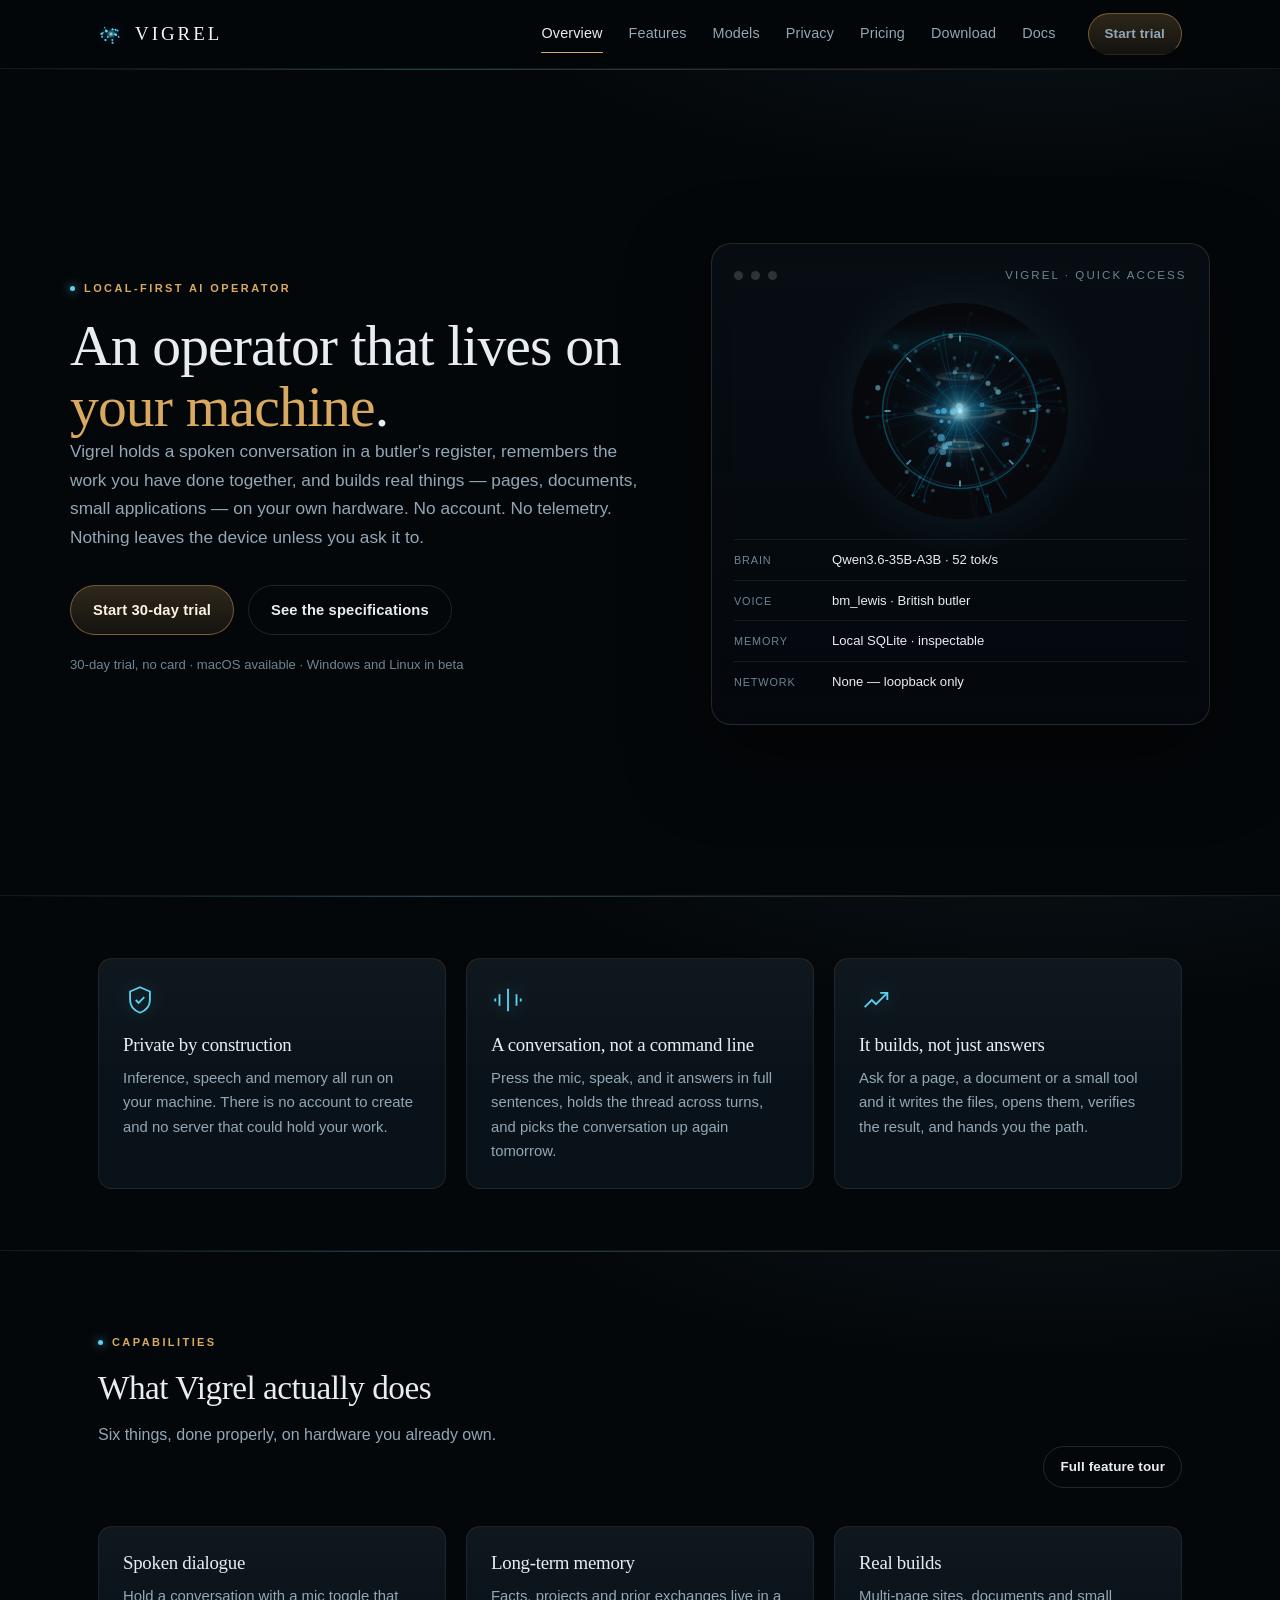
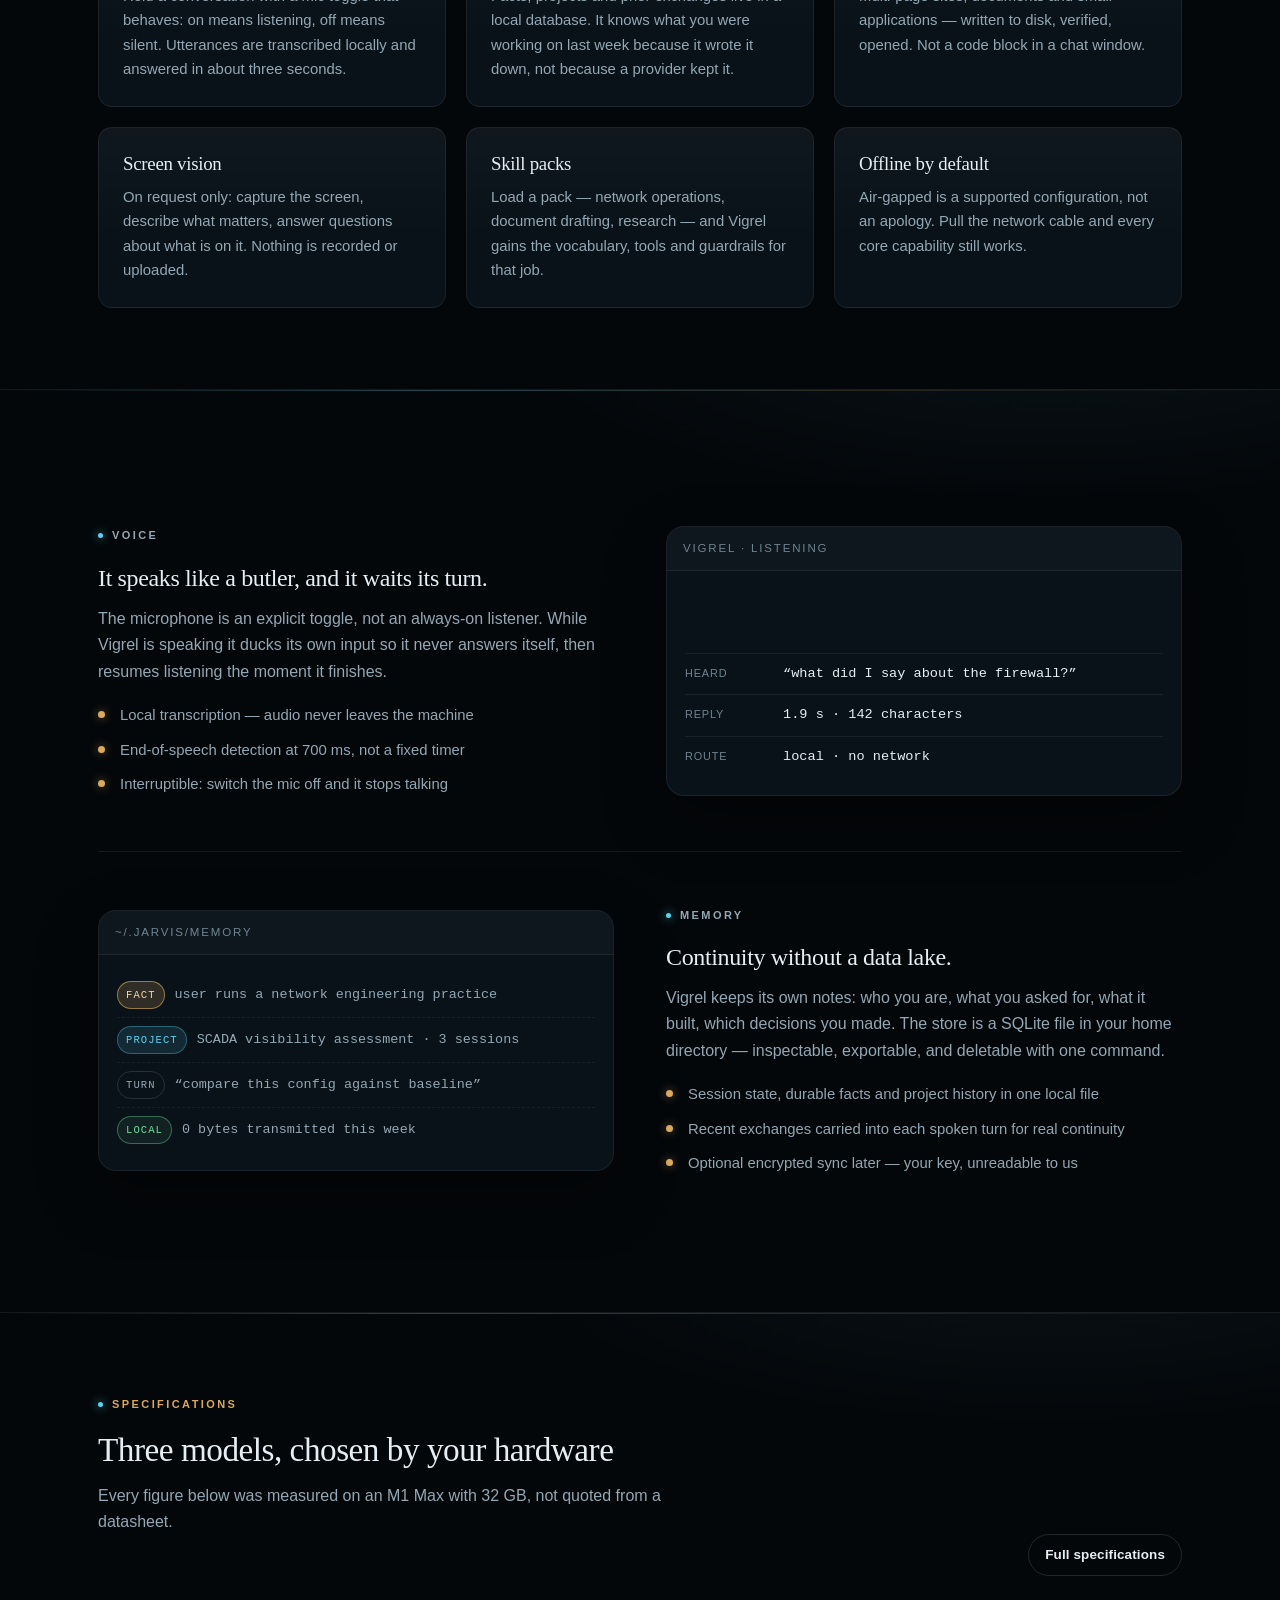
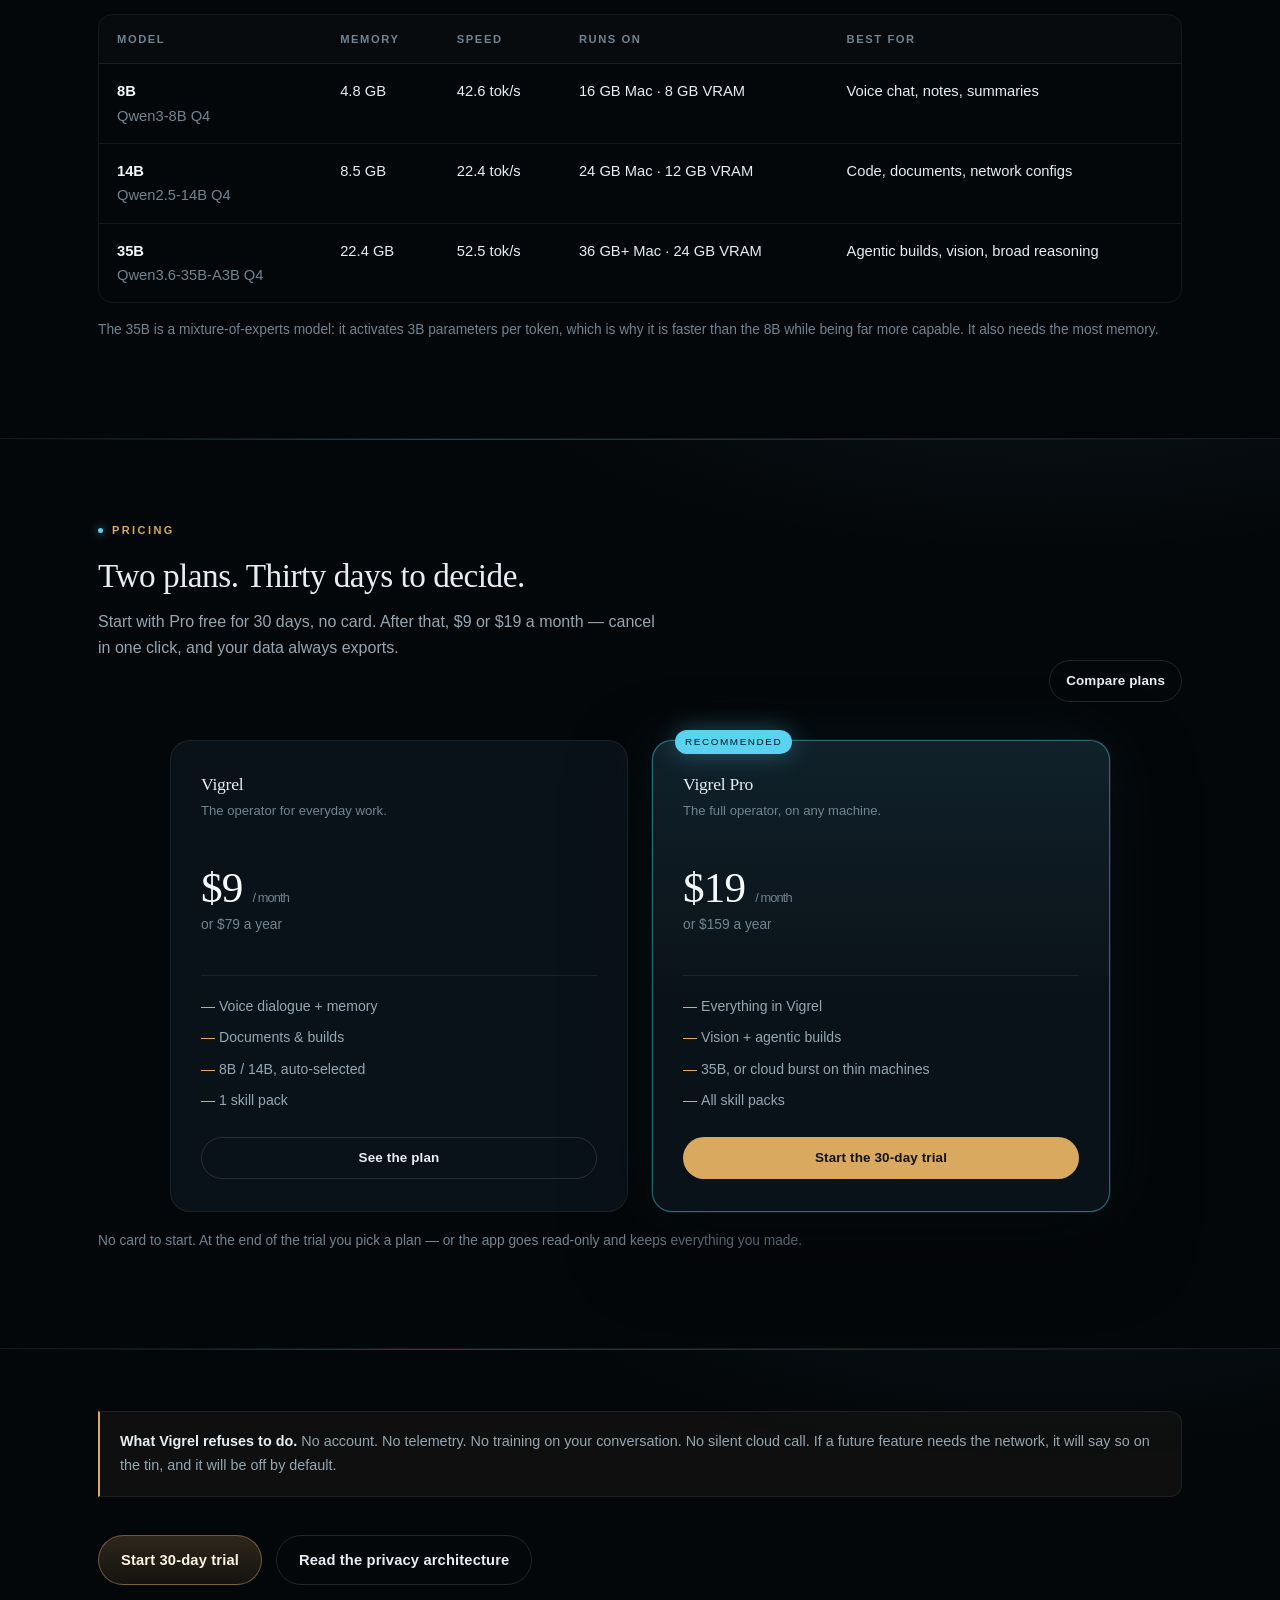
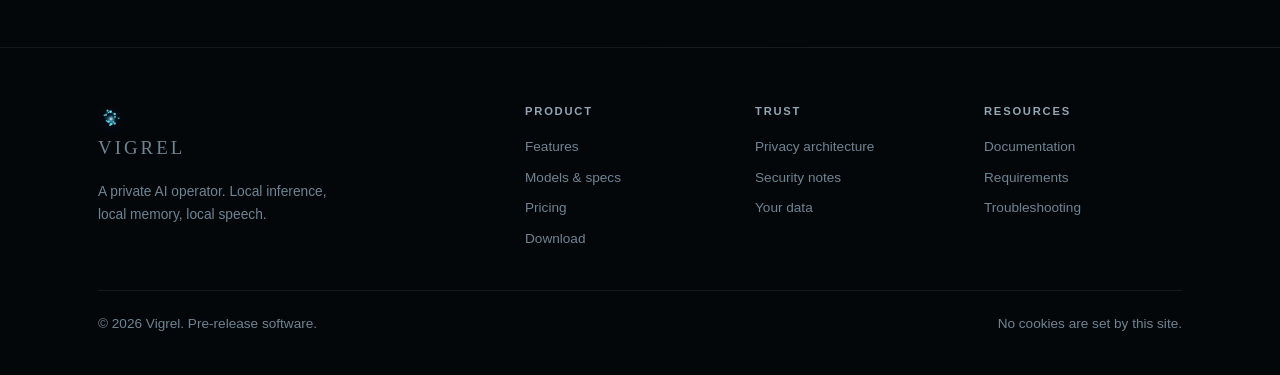
==== commit be08fdf3: "demo: publish v1.0.1" ====
--- a/index.html
+++ b/index.html
@@ -3,8 +3,8 @@
 <head>
 <script>document.documentElement.classList.add('js');</script>
 <meta charset="utf-8">
+<meta name="robots" content="noindex, nofollow">
 <meta name="viewport" content="width=device-width, initial-scale=1">
-<meta name="robots" content="noindex, nofollow">
 <title>Vigrel — a private AI operator for your own machine</title>
 <meta name="description" content="Vigrel is a local-first AI operator: voice dialogue in a butler's register, long-term memory, and real builds — all on your hardware. No account, no telemetry, no cloud by default.">
 <link rel="icon" href="assets/mark.svg" type="image/svg+xml">
@@ -280,7 +280,7 @@
       </div>
       <div><h4>Product</h4><a href="features.html">Features</a><a href="models.html">Models &amp; specs</a><a href="pricing.html">Pricing</a><a href="download.html">Download</a></div>
       <div><h4>Trust</h4><a href="security.html">Privacy architecture</a><a href="docs.html#security">Security notes</a><a href="docs.html#data">Your data</a></div>
-      <div><h4>Resources</h4><a href="docs.html">Documentation</a><a href="models.html#requirements">Requirements</a><a href="docs.html#troubleshooting">Troubleshooting</a></div>
+      <div><h4>Resources</h4><a href="docs.html">Documentation</a><a href="models.html#requirements">Requirements</a><a href="docs.html#troubleshooting">Troubleshooting</a><a data-support-link href="#">Report a problem</a></div>
     </div>
     <div class="foot-bottom">
       <span>© 2026 Vigrel. Pre-release software.</span>
--- a/assets/style.css
+++ b/assets/style.css
@@ -359,3 +359,16 @@
 .plan.featured .btn { background: var(--gold); color: #171208; border-color: transparent; }
 .plan.featured .btn:hover { background: #e6b972; }
 .plan-badge { background: var(--cyan); color: #04121a; box-shadow: 0 0 24px rgba(90,210,240,.35); }
+
+/* spec check fields */
+.field { display: flex; flex-direction: column; gap: 6px; }
+.field label { font-size: .68rem; letter-spacing: .14em; text-transform: uppercase; color: var(--muted-2); }
+.field select, .field input {
+  background: #060b11; border: 1px solid rgba(255,255,255,.12); border-radius: 10px;
+  color: var(--text); padding: 10px 12px; font: inherit; width: 100%;
+}
+.field select:focus, .field input:focus { outline: none; border-color: rgba(90,210,240,.55); }
+
+.tiny-link { display: block; margin-top: 10px; font-size: .76rem; color: var(--muted-2);
+  text-align: center; text-decoration: underline; text-underline-offset: 3px; }
+.tiny-link:hover { color: var(--text); }
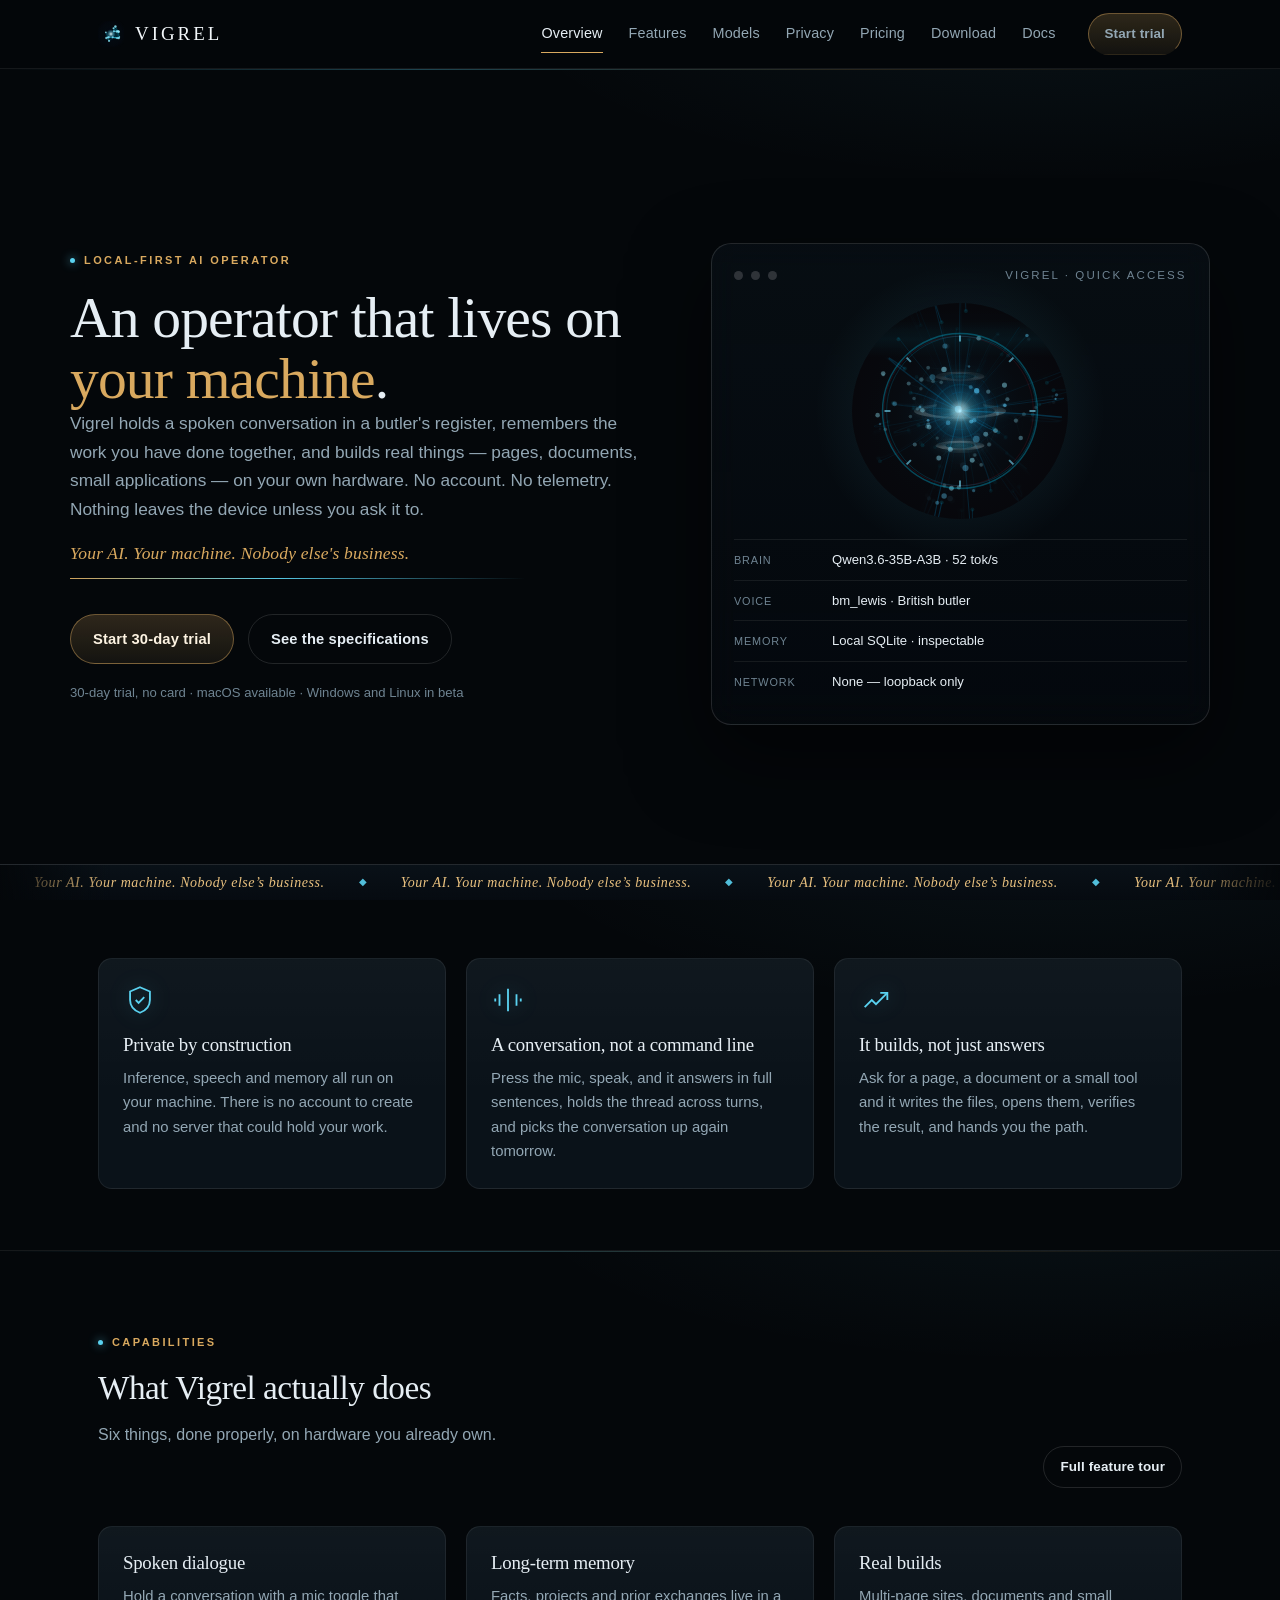
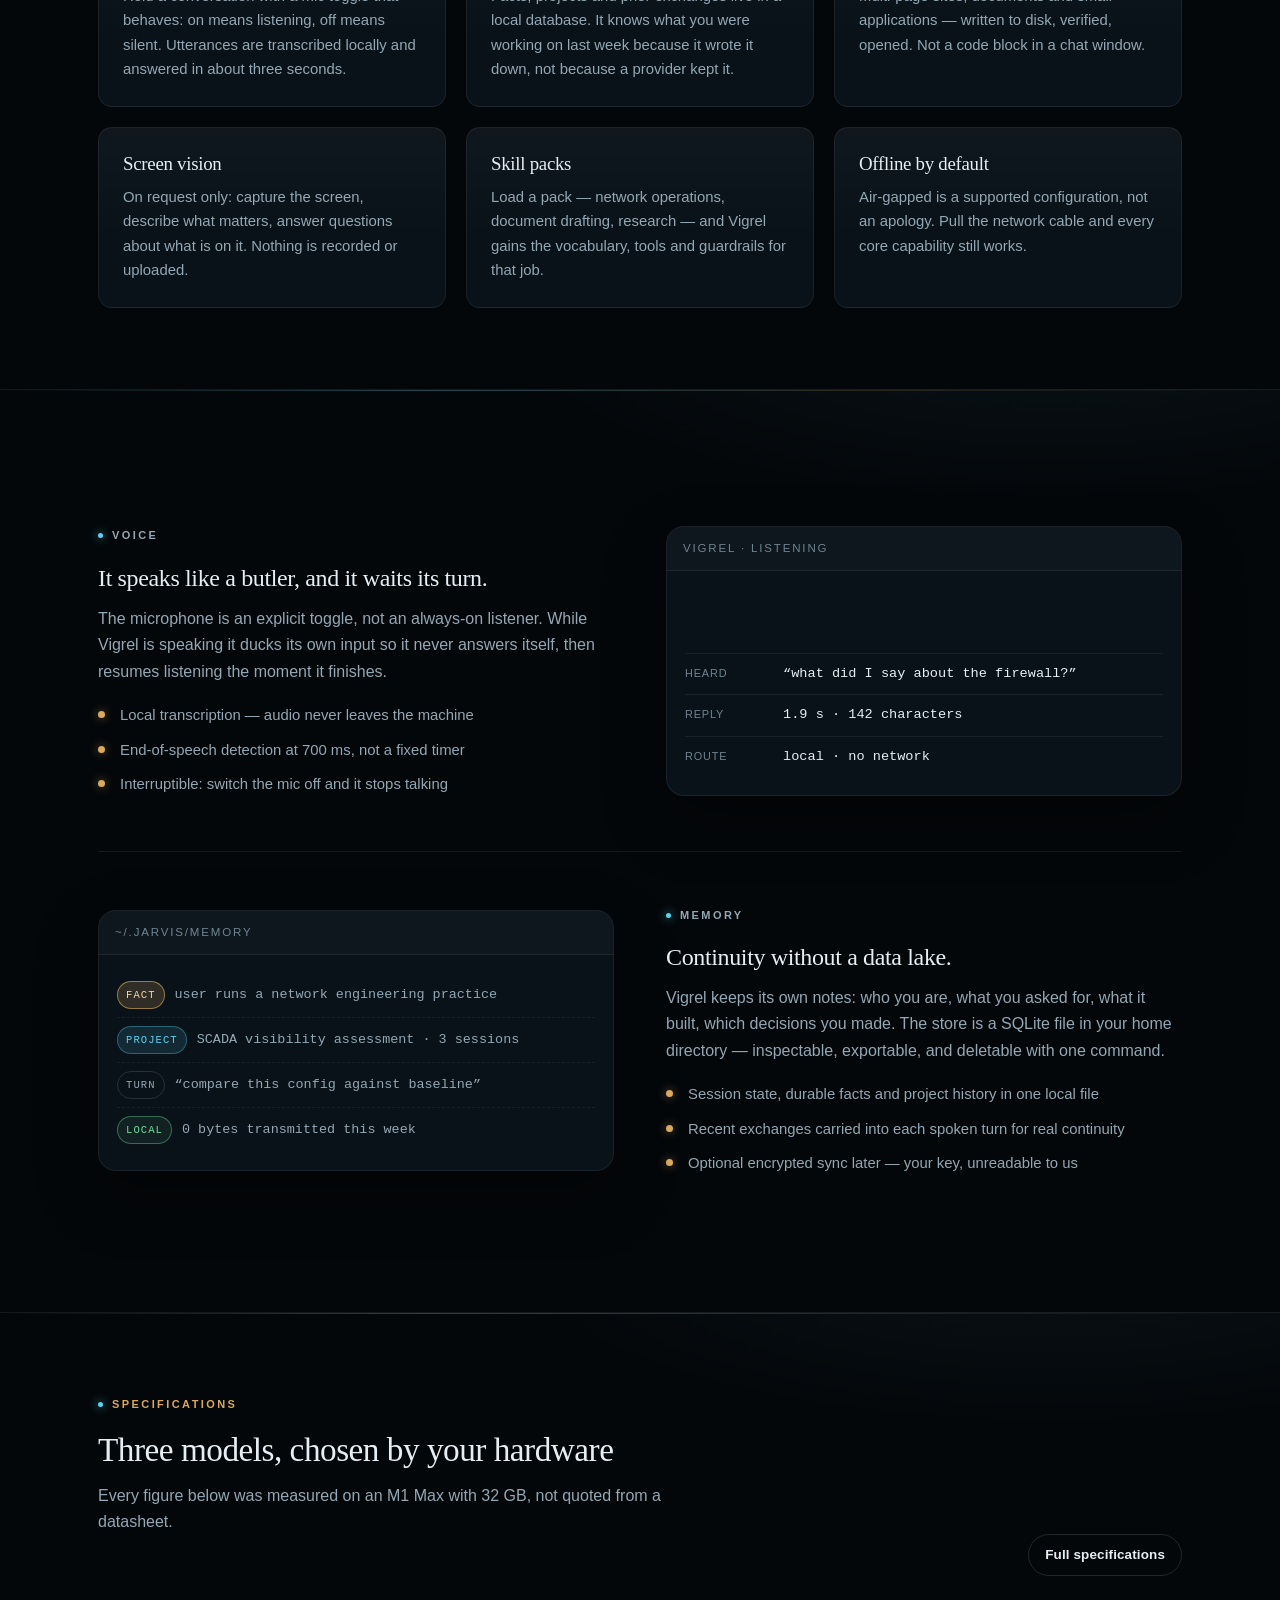
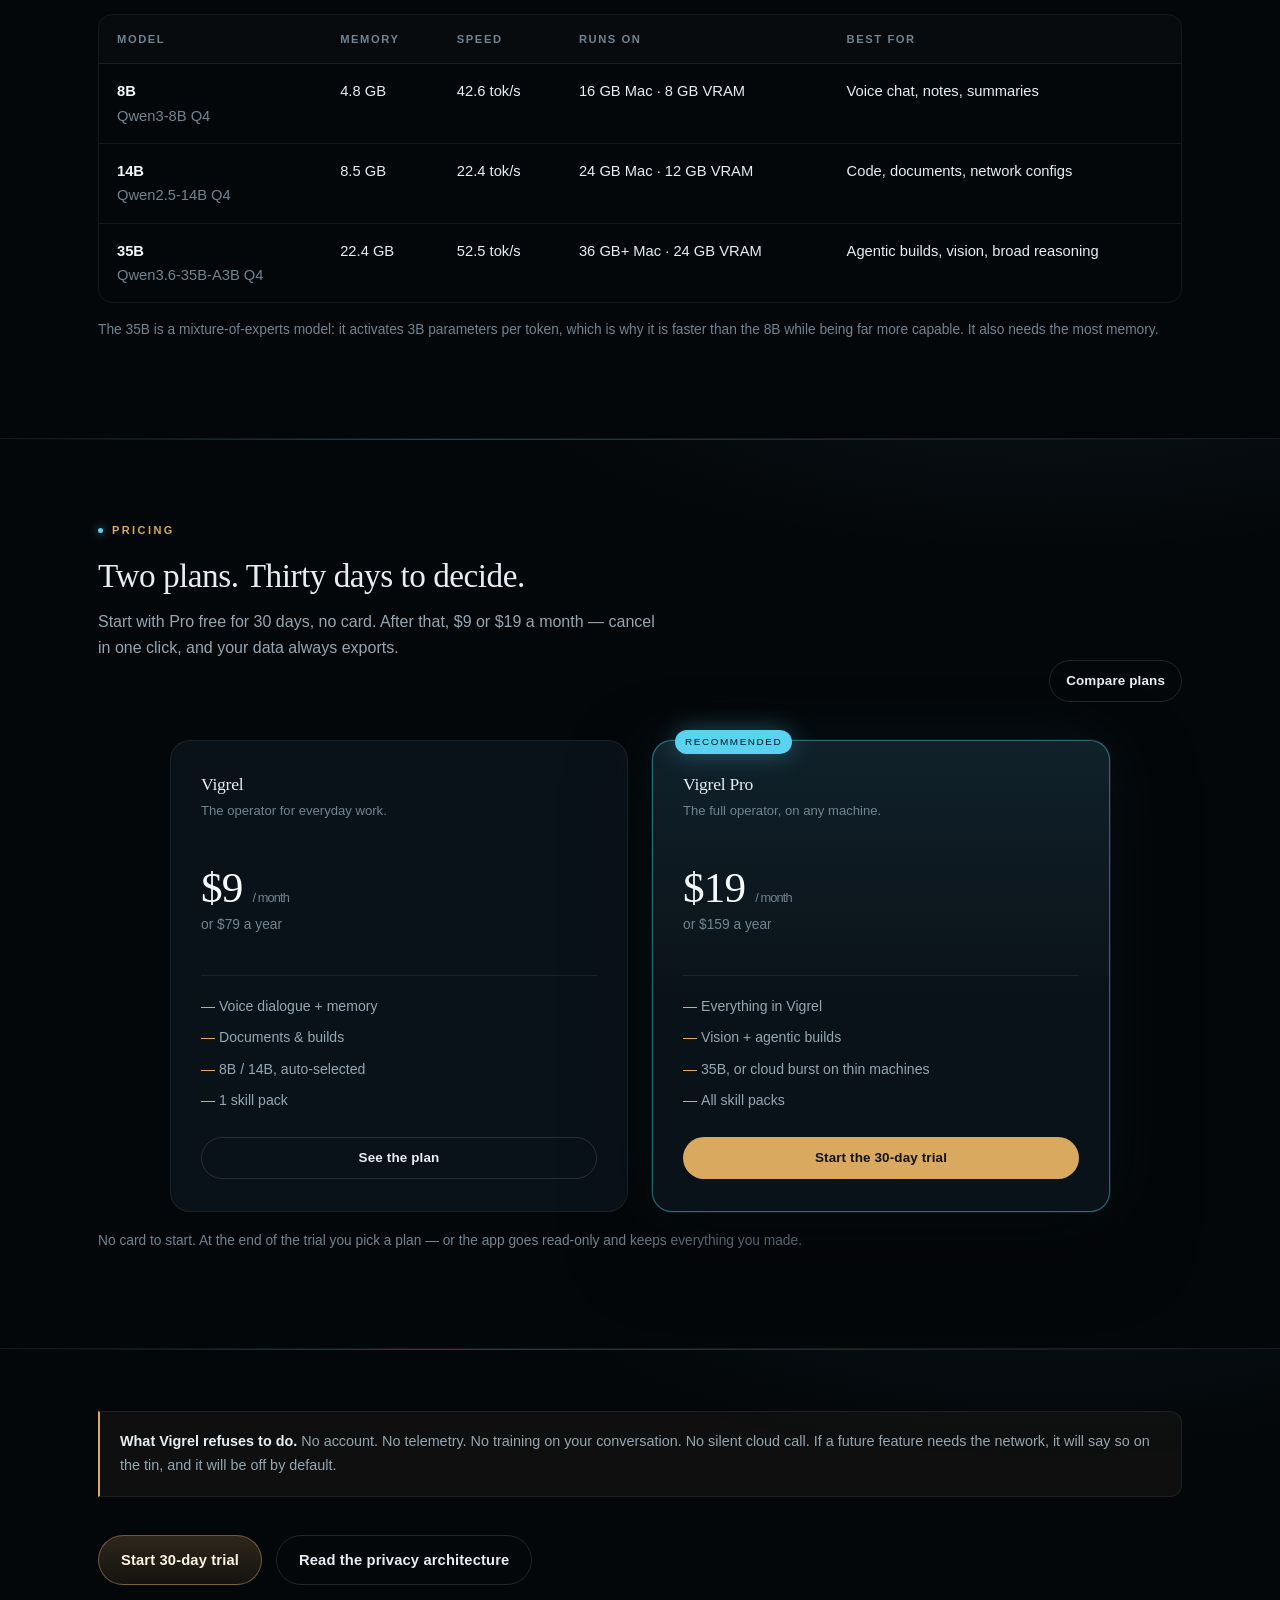
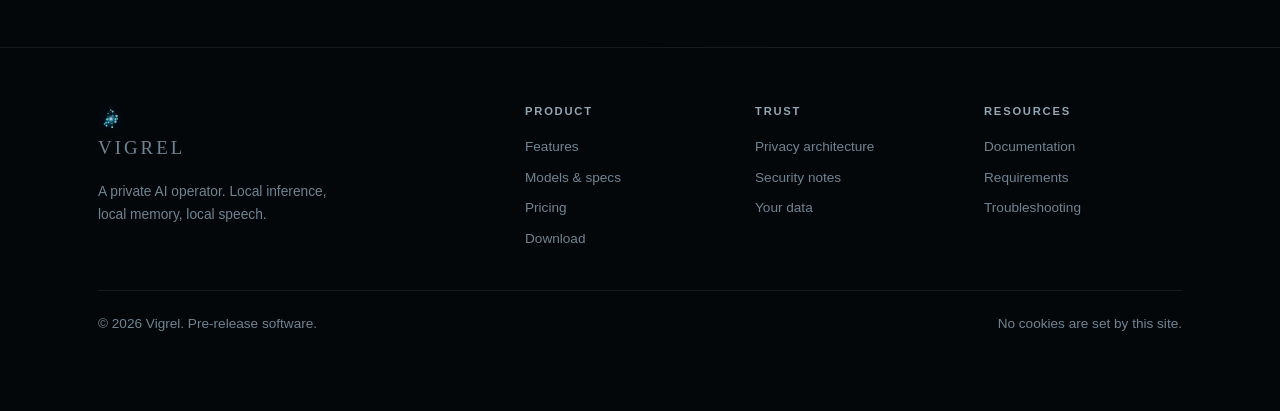
==== commit 615dfd58: "demo: publish v1.0.1" ====
--- a/index.html
+++ b/index.html
@@ -43,6 +43,7 @@
           done together, and builds real things — pages, documents, small applications — on your
           own hardware. No account. No telemetry. Nothing leaves the device unless you ask it to.
         </p>
+        <p class="hero-claim">Your AI. Your machine. Nobody else's business.</p>
         <div class="hero-actions">
           <a class="btn" href="download.html">Start 30-day trial</a>
           <a class="btn ghost" href="models.html">See the specifications</a>
--- a/assets/style.css
+++ b/assets/style.css
@@ -124,6 +124,16 @@
 }
 .hero-copy h1 em { font-style: normal; color: var(--gold); }
 .hero-actions { display: flex; gap: 14px; flex-wrap: wrap; margin-top: 34px; }
+.hero-claim {
+  font-family: var(--serif);
+  font-style: italic;
+  font-size: 17.5px;
+  line-height: 1.5;
+  letter-spacing: .01em;
+  color: var(--gold);
+  margin: 14px 0 0;
+}
+
 .hero-note { margin-top: 18px; font-size: .82rem; color: var(--muted-2); }
 .hero-plate {
   position: relative; border: 1px solid var(--line-strong); border-radius: 20px;
@@ -372,3 +382,62 @@
 .tiny-link { display: block; margin-top: 10px; font-size: .76rem; color: var(--muted-2);
   text-align: center; text-decoration: underline; text-underline-offset: 3px; }
 .tiny-link:hover { color: var(--text); }
+
+
+/* --- Campaign line: hero claim (sheen + scan) + site ticker (2026-11-17) --- */
+/* Robust by design: every effect degrades to a fully readable static state.
+   No effect depends on an animation completing, and nothing is ever blurred. */
+.hero-claim { position: relative; }
+@supports ((-webkit-background-clip: text) or (background-clip: text)) {
+  .js .hero-claim {
+    background: linear-gradient(100deg, var(--gold) 0%, var(--gold) 30%, #f6e3b8 48%, var(--gold) 66%, var(--gold) 100%);
+    background-size: 280% 100%;
+    -webkit-background-clip: text;
+    background-clip: text;
+    color: transparent;
+    -webkit-text-fill-color: transparent;
+    animation: claim-sheen 8s linear infinite;
+  }
+}
+@keyframes claim-sheen { from { background-position: 110% 0; } to { background-position: -10% 0; } }
+.hero-claim::after {
+  content: "";
+  display: block;
+  height: 1px;
+  width: 78%;
+  margin-top: 12px;
+  background: linear-gradient(90deg, var(--gold), var(--cyan) 45%, rgba(90, 210, 240, .35) 80%, transparent);
+  opacity: .95;
+}
+
+.vigrel-ticker {
+  position: fixed; left: 0; right: 0; bottom: 0; height: 36px; z-index: 55;
+  overflow: hidden; pointer-events: none;
+  background: linear-gradient(180deg, rgba(10, 18, 25, .94), rgba(6, 11, 17, .97));
+  border-top: 1px solid var(--line-strong);
+  -webkit-backdrop-filter: blur(10px); backdrop-filter: blur(10px);
+}
+.vigrel-ticker .tk-track {
+  display: flex; align-items: center; height: 100%;
+  white-space: nowrap; will-change: transform;
+  animation: tk-drift 80s linear infinite;
+}
+.vigrel-ticker .tk-item {
+  font-family: var(--serif); font-style: italic; font-size: 14px; letter-spacing: .04em;
+  color: #e8c07f; padding: 0 34px;
+  -webkit-font-smoothing: antialiased;
+}
+.vigrel-ticker .tk-sep { color: var(--cyan); font-size: 10px; opacity: .9; }
+.vigrel-ticker::before, .vigrel-ticker::after {
+  content: ""; position: absolute; top: 0; bottom: 0; width: 110px; z-index: 2; pointer-events: none;
+}
+.vigrel-ticker::before { left: 0; background: linear-gradient(90deg, rgba(4, 7, 10, .95), transparent); }
+.vigrel-ticker::after { right: 0; background: linear-gradient(270deg, rgba(4, 7, 10, .95), transparent); }
+@keyframes tk-drift { from { transform: translateX(0); } to { transform: translateX(-50%); } }
+body.has-ticker { padding-bottom: 36px; }
+
+@media (prefers-reduced-motion: reduce) {
+  .js .hero-claim { animation: none; }
+  .hero-claim::after { animation: none; }
+  .vigrel-ticker .tk-track { animation: none; justify-content: center; }
+}
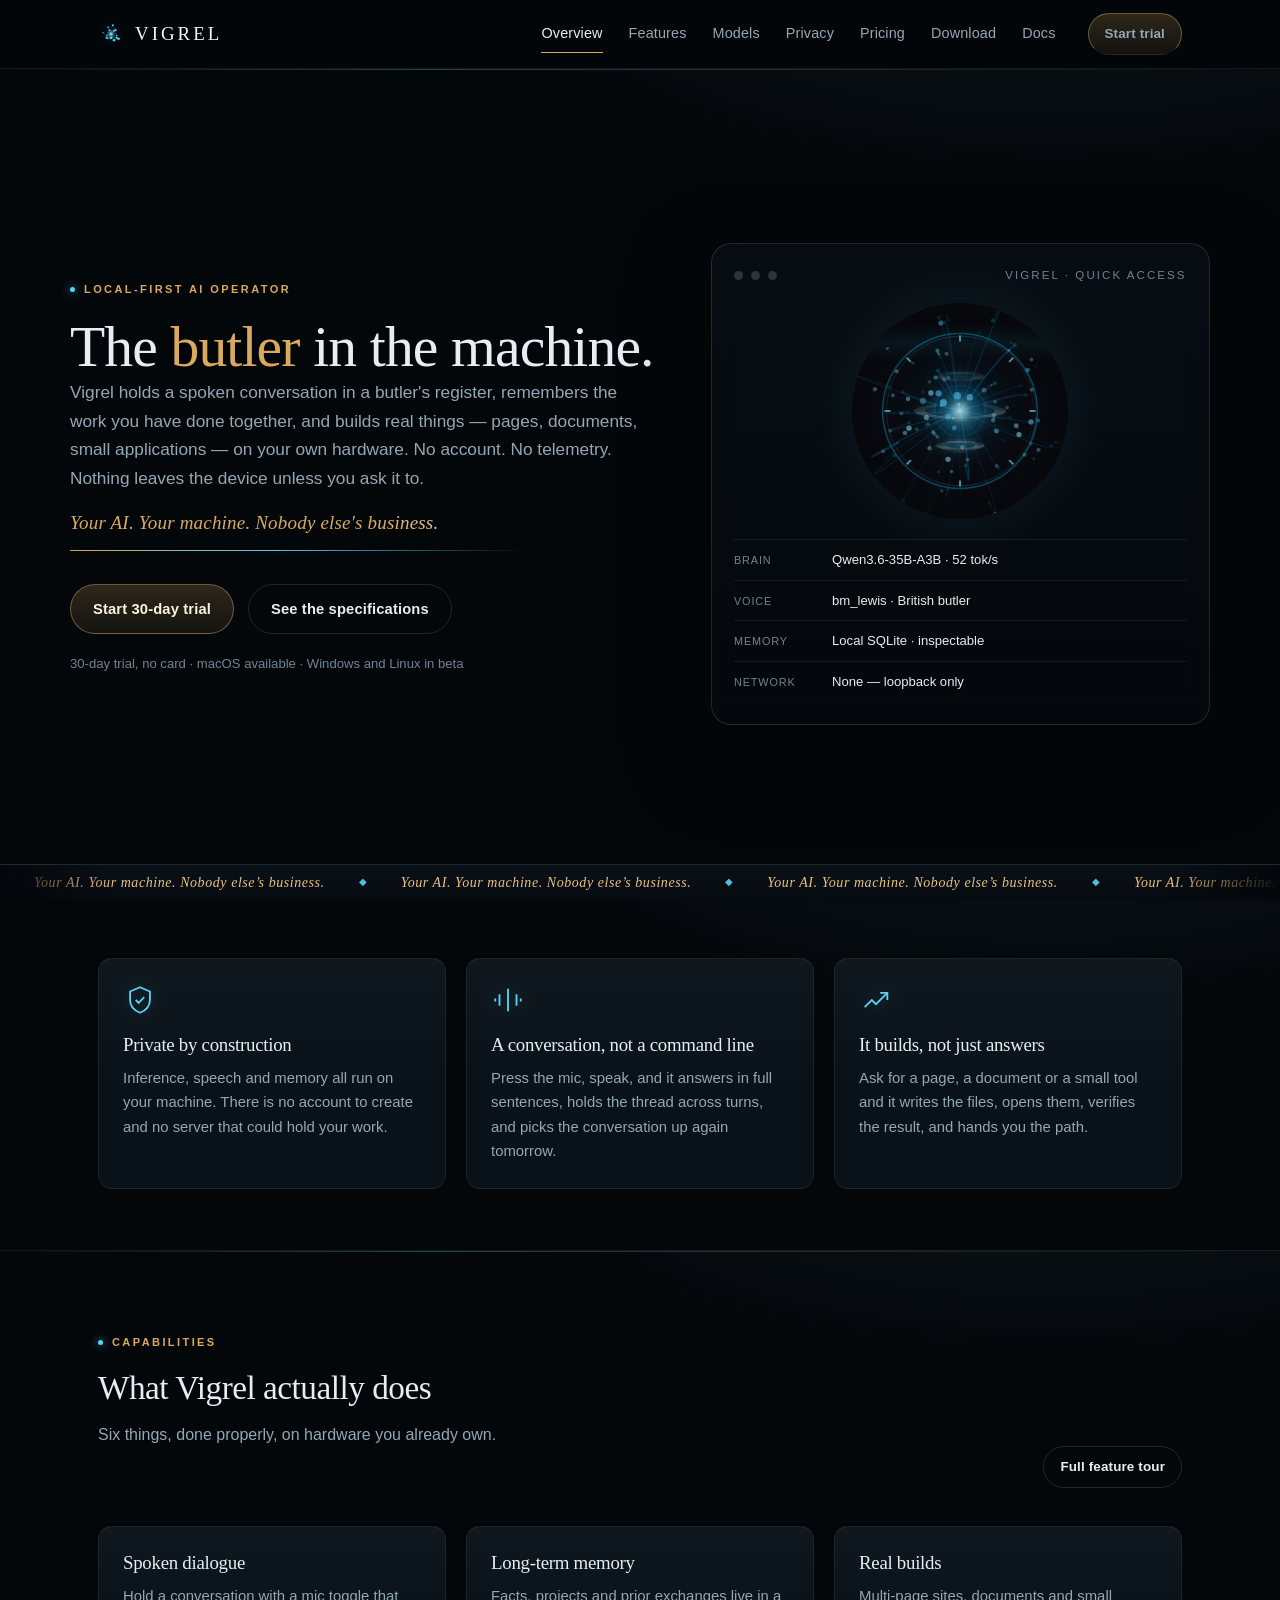
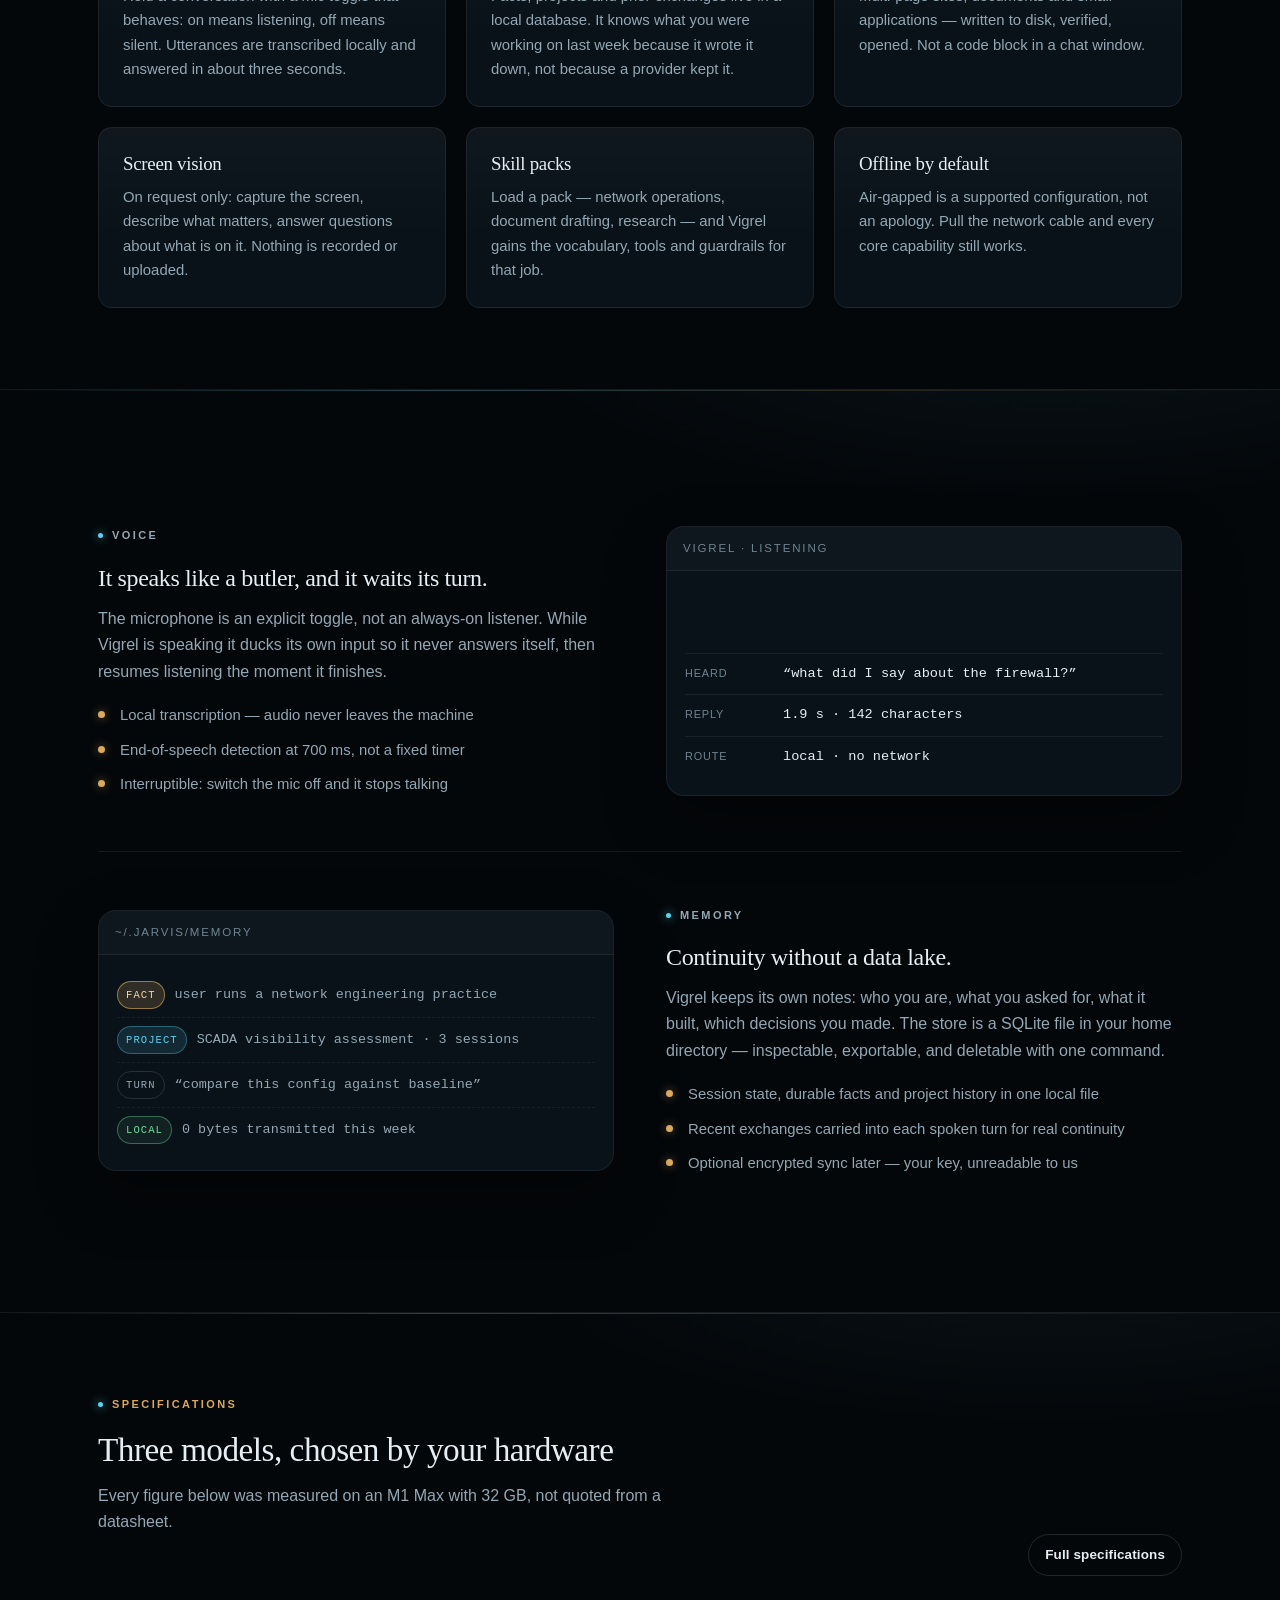
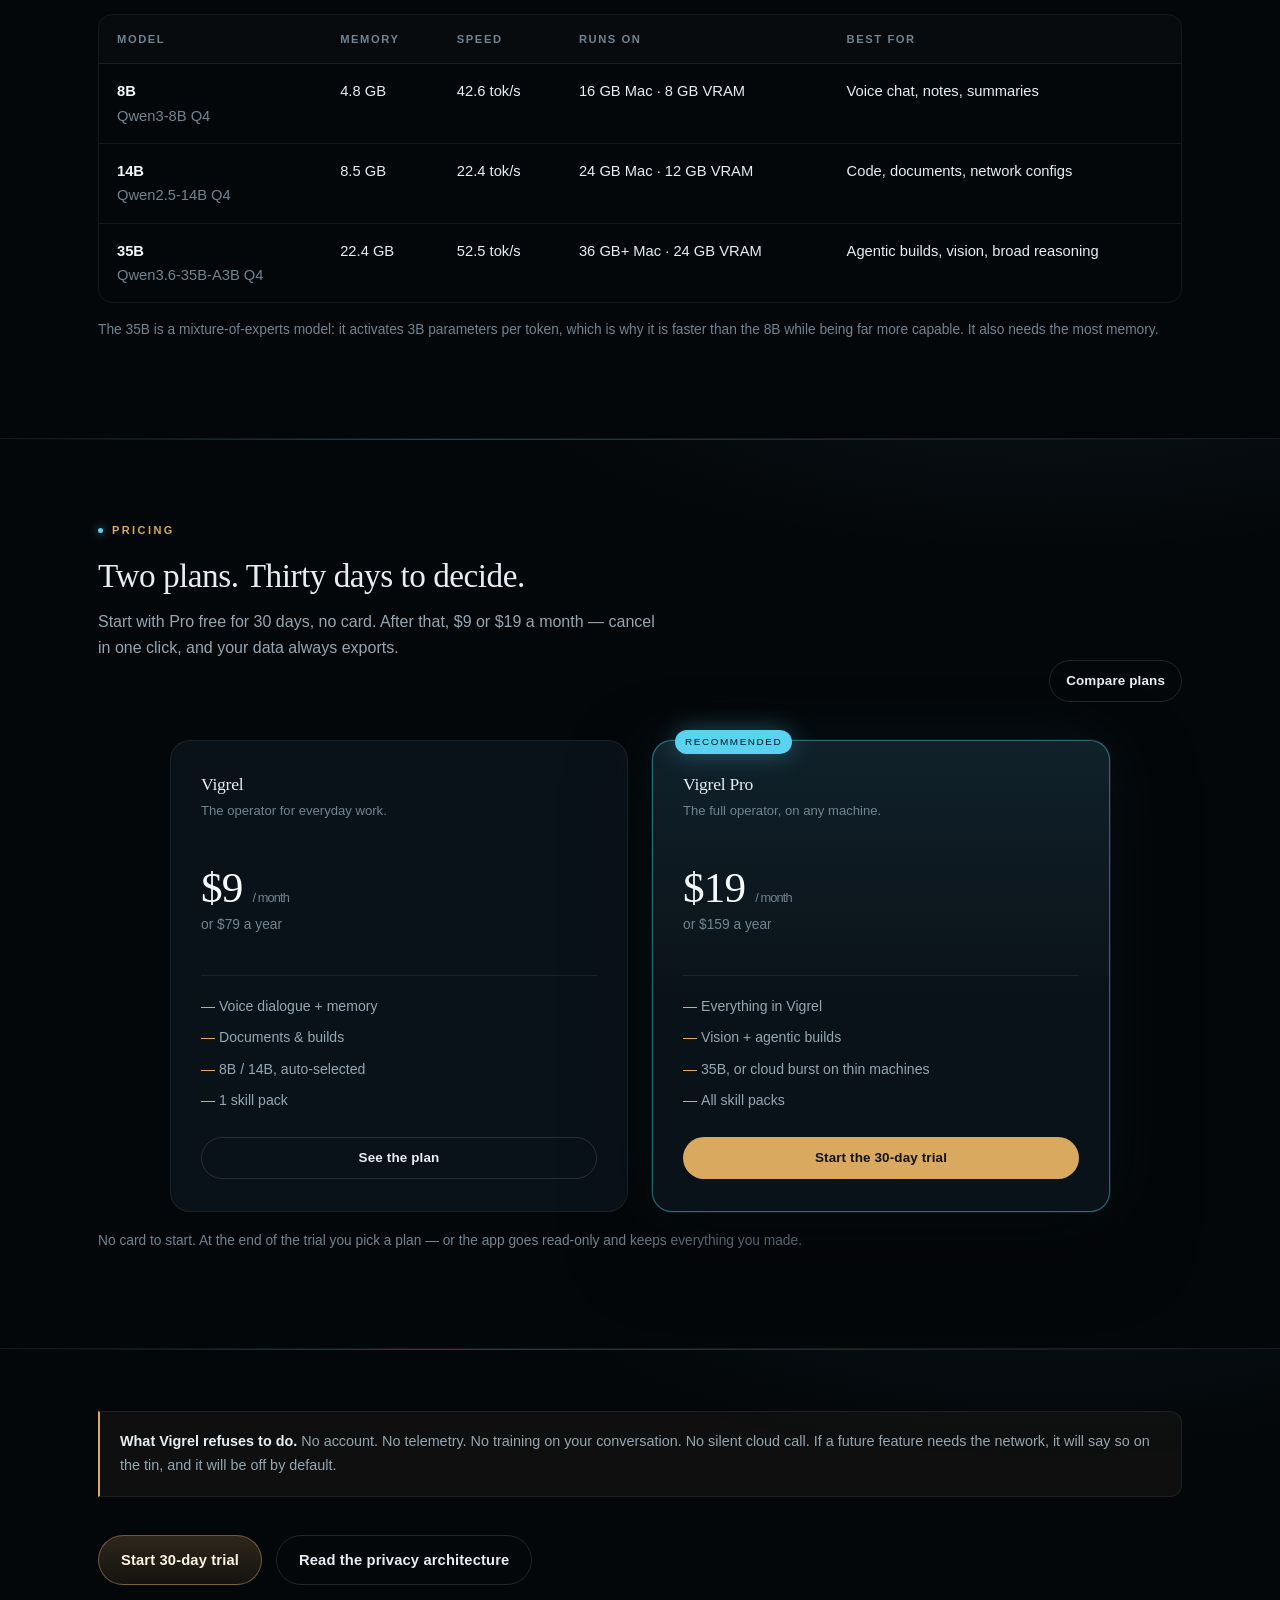
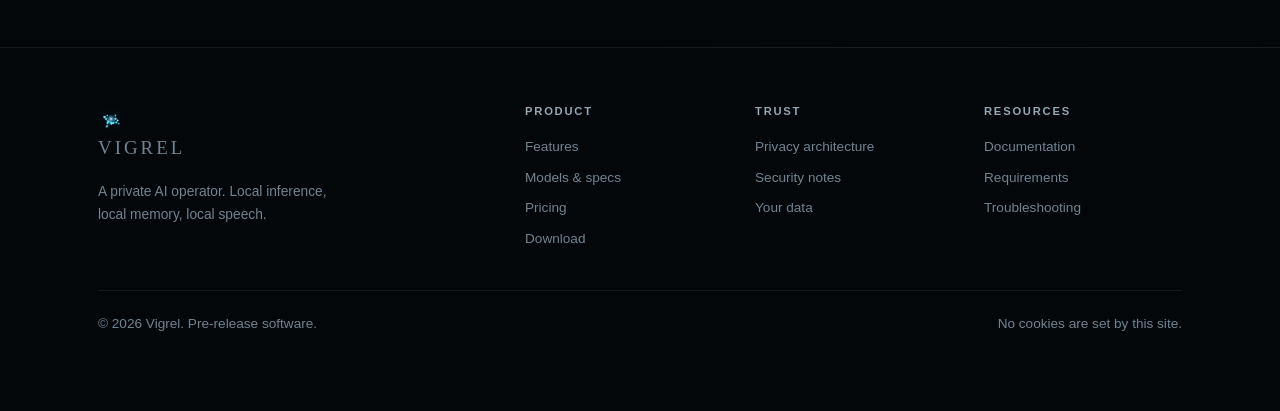
==== commit a9b76fce: "demo: publish v1.0.1" ====
--- a/index.html
+++ b/index.html
@@ -37,7 +37,7 @@
     <div class="wrap hero-inner">
       <div class="hero-copy">
         <p class="eyebrow">Local-first AI operator</p>
-        <h1>An operator that lives on <em>your machine</em>.</h1>
+        <h1>The <em>butler</em> in the machine.</h1>
         <p class="lede">
           Vigrel holds a spoken conversation in a butler's register, remembers the work you have
           done together, and builds real things — pages, documents, small applications — on your
--- a/assets/style.css
+++ b/assets/style.css
@@ -384,31 +384,43 @@
 .tiny-link:hover { color: var(--text); }
 
 
-/* --- Campaign line: hero claim (sheen + scan) + site ticker (2026-11-17) --- */
+/* --- Campaign line: hero claim (sheen + halo) + hairline light + site ticker (2026-11-17) --- */
 /* Robust by design: every effect degrades to a fully readable static state.
-   No effect depends on an animation completing, and nothing is ever blurred. */
-.hero-claim { position: relative; }
+   Nothing depends on an animation completing; nothing is ever blurred. */
+.hero-claim { position: relative; font-size: 19px; }
 @supports ((-webkit-background-clip: text) or (background-clip: text)) {
   .js .hero-claim {
-    background: linear-gradient(100deg, var(--gold) 0%, var(--gold) 30%, #f6e3b8 48%, var(--gold) 66%, var(--gold) 100%);
-    background-size: 280% 100%;
+    background: linear-gradient(100deg, var(--gold) 0%, var(--gold) 26%, #fff4dd 44%, #ffe9bd 50%, #fff4dd 56%, var(--gold) 74%, var(--gold) 100%);
+    background-size: 200% 100%;
     -webkit-background-clip: text;
     background-clip: text;
     color: transparent;
     -webkit-text-fill-color: transparent;
-    animation: claim-sheen 8s linear infinite;
+    animation: claim-sheen 6.5s linear infinite, claim-halo 9s ease-in-out infinite;
   }
 }
-@keyframes claim-sheen { from { background-position: 110% 0; } to { background-position: -10% 0; } }
+@keyframes claim-sheen { from { background-position: 130% 0; } to { background-position: -30% 0; } }
+@keyframes claim-halo {
+  0%, 100% { filter: drop-shadow(0 0 10px rgba(217, 169, 95, .15)); }
+  50% { filter: drop-shadow(0 0 20px rgba(217, 169, 95, .40)) drop-shadow(0 0 42px rgba(90, 210, 240, .12)); }
+}
+/* the hairline beneath: gold melting into cyan, with a soft light travelling along it */
 .hero-claim::after {
   content: "";
   display: block;
   height: 1px;
   width: 78%;
   margin-top: 12px;
-  background: linear-gradient(90deg, var(--gold), var(--cyan) 45%, rgba(90, 210, 240, .35) 80%, transparent);
+  background-image:
+    linear-gradient(90deg, transparent 30%, rgba(255, 246, 224, .95) 50%, transparent 70%),
+    linear-gradient(90deg, var(--gold), var(--cyan) 45%, rgba(90, 210, 240, .35) 80%, transparent);
+  background-size: 200% 100%, 100% 100%;
+  background-repeat: no-repeat, no-repeat;
+  background-position: 140% 0, 0 0;
   opacity: .95;
-}
+  animation: rule-light 4.5s linear infinite;
+}
+@keyframes rule-light { from { background-position: 140% 0, 0 0; } to { background-position: -40% 0, 0 0; } }
 
 .vigrel-ticker {
   position: fixed; left: 0; right: 0; bottom: 0; height: 36px; z-index: 55;
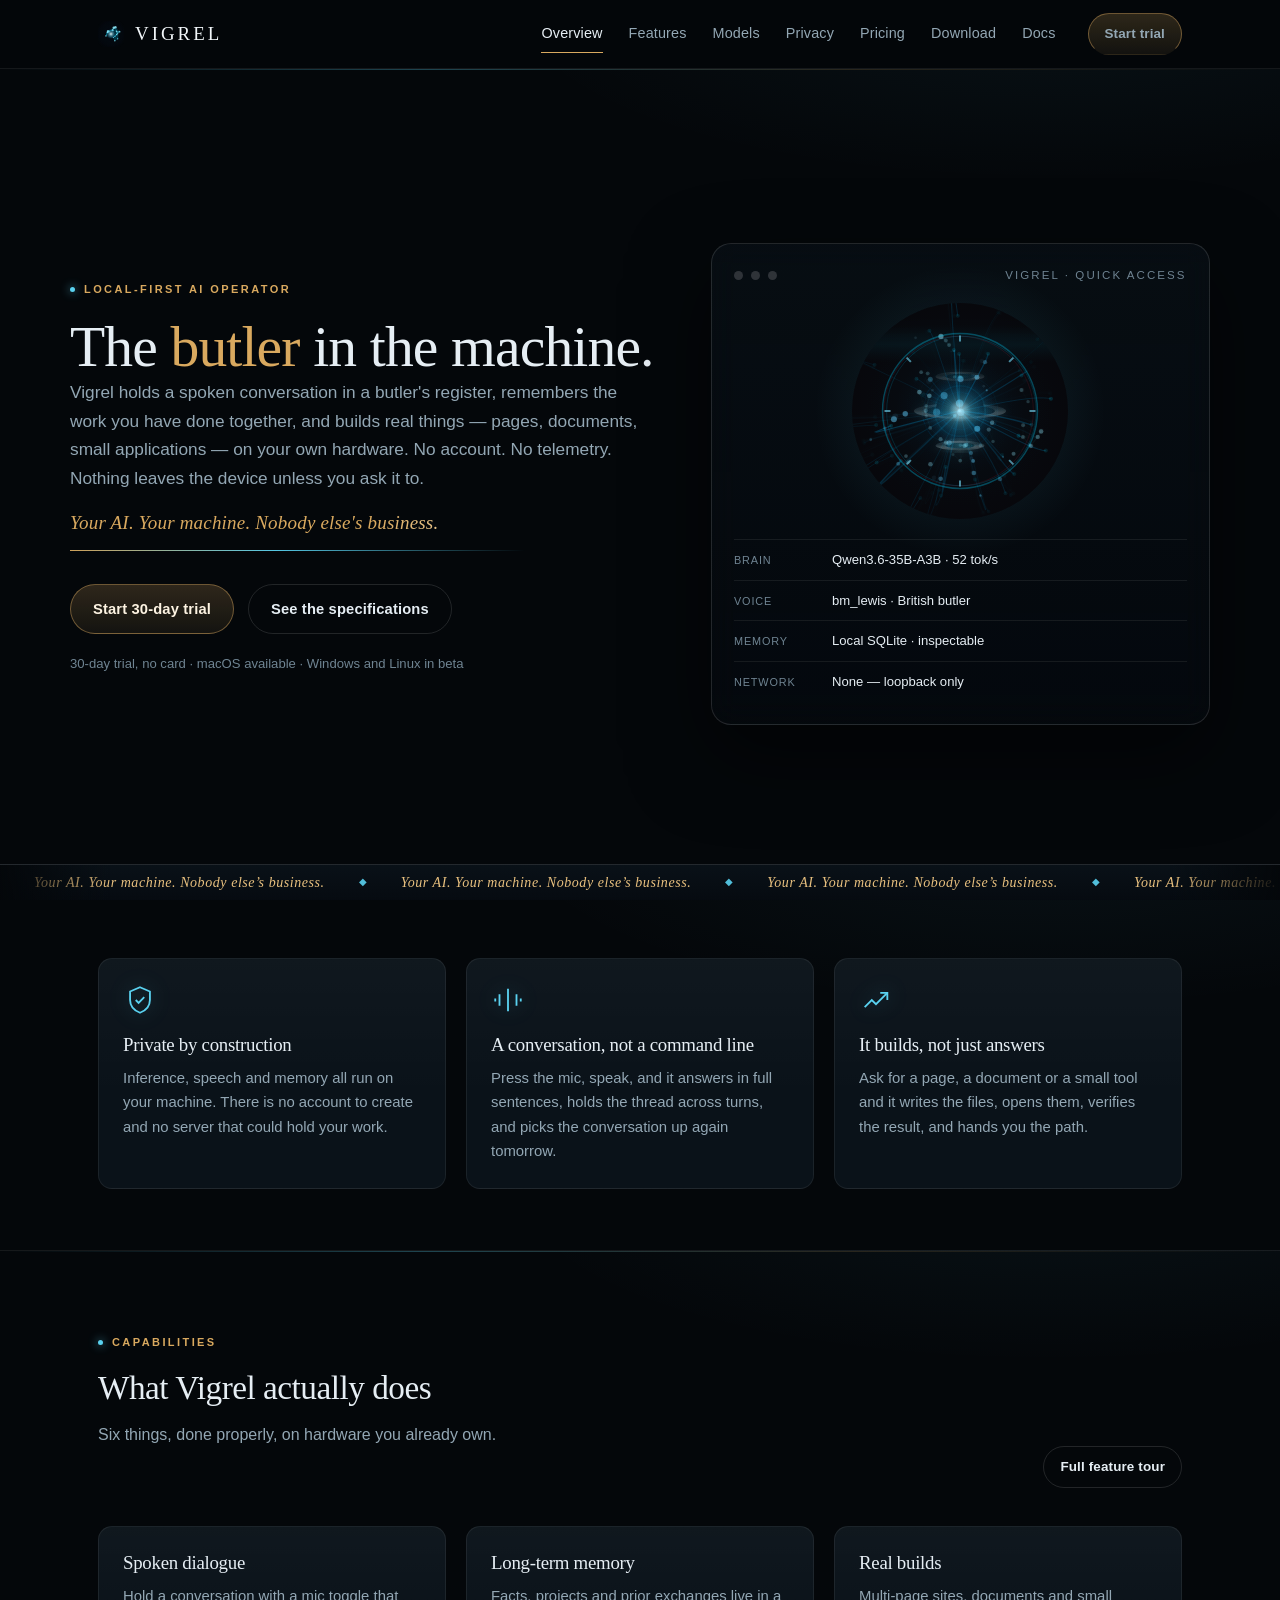
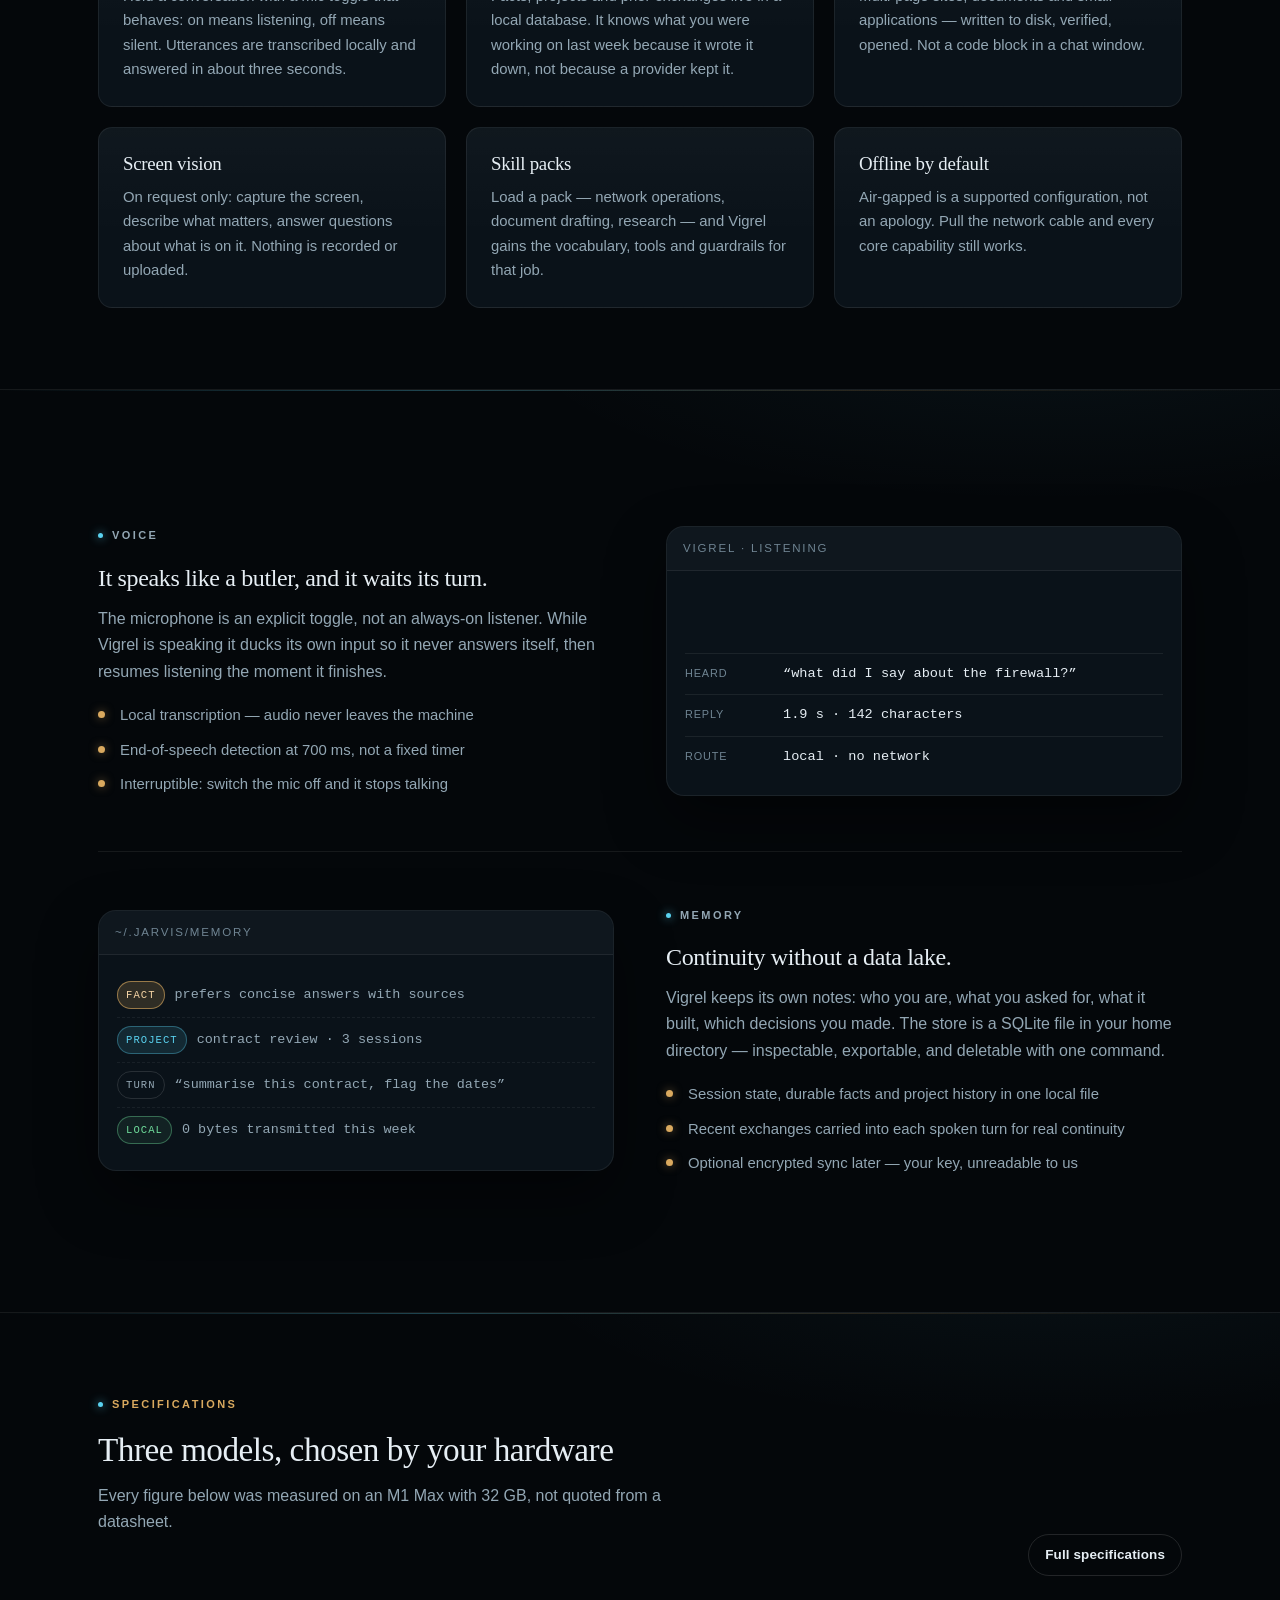
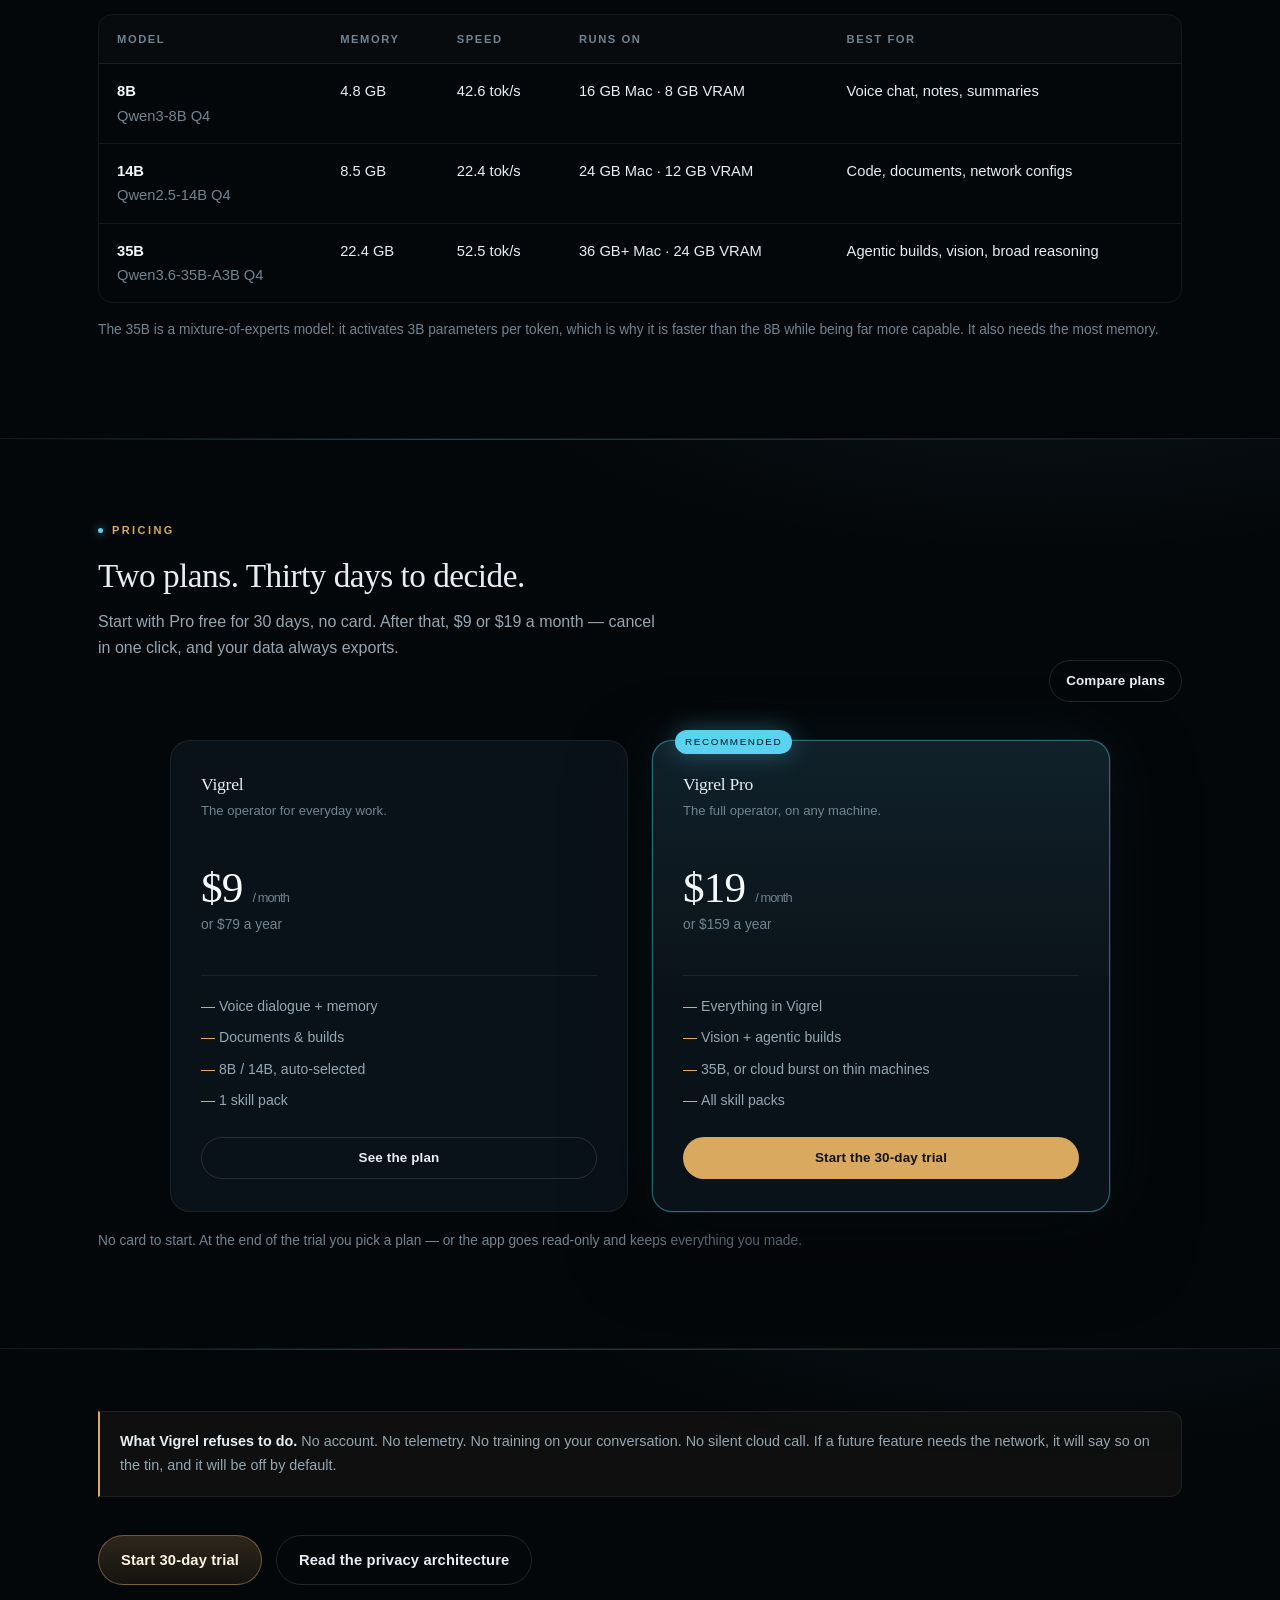
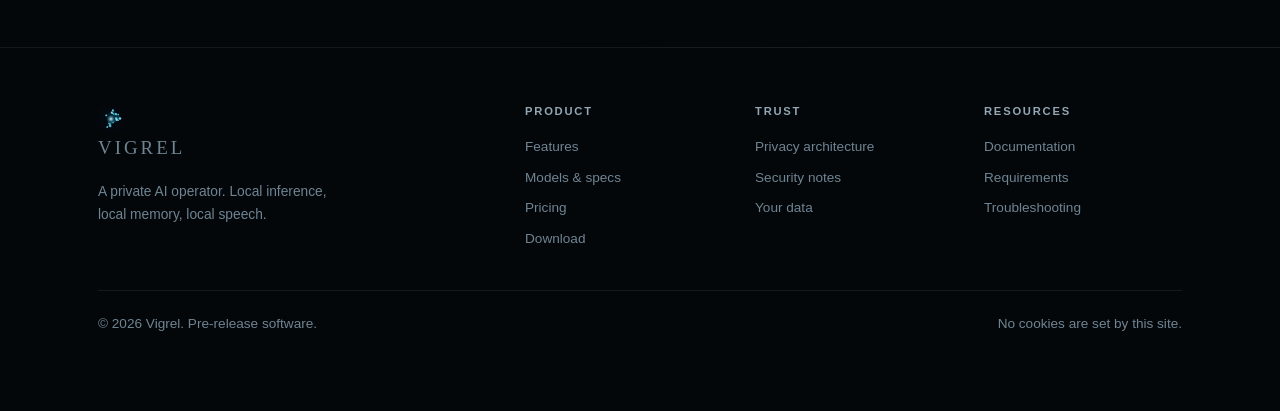
==== commit 92293550: "demo: publish v1.0.1" ====
--- a/index.html
+++ b/index.html
@@ -184,9 +184,9 @@
           <div class="plate">
             <div class="plate-head">~/.jarvis/memory</div>
             <div class="plate-body term">
-              <div class="mem-node"><span class="pill gold">fact</span> user runs a network engineering practice</div>
-              <div class="mem-node"><span class="pill cyan">project</span> SCADA visibility assessment · 3 sessions</div>
-              <div class="mem-node"><span class="pill">turn</span> “compare this config against baseline”</div>
+              <div class="mem-node"><span class="pill gold">fact</span> prefers concise answers with sources</div>
+              <div class="mem-node"><span class="pill cyan">project</span> contract review · 3 sessions</div>
+              <div class="mem-node"><span class="pill">turn</span> “summarise this contract, flag the dates”</div>
               <div class="mem-node"><span class="pill ok">local</span> 0 bytes transmitted this week</div>
             </div>
           </div>
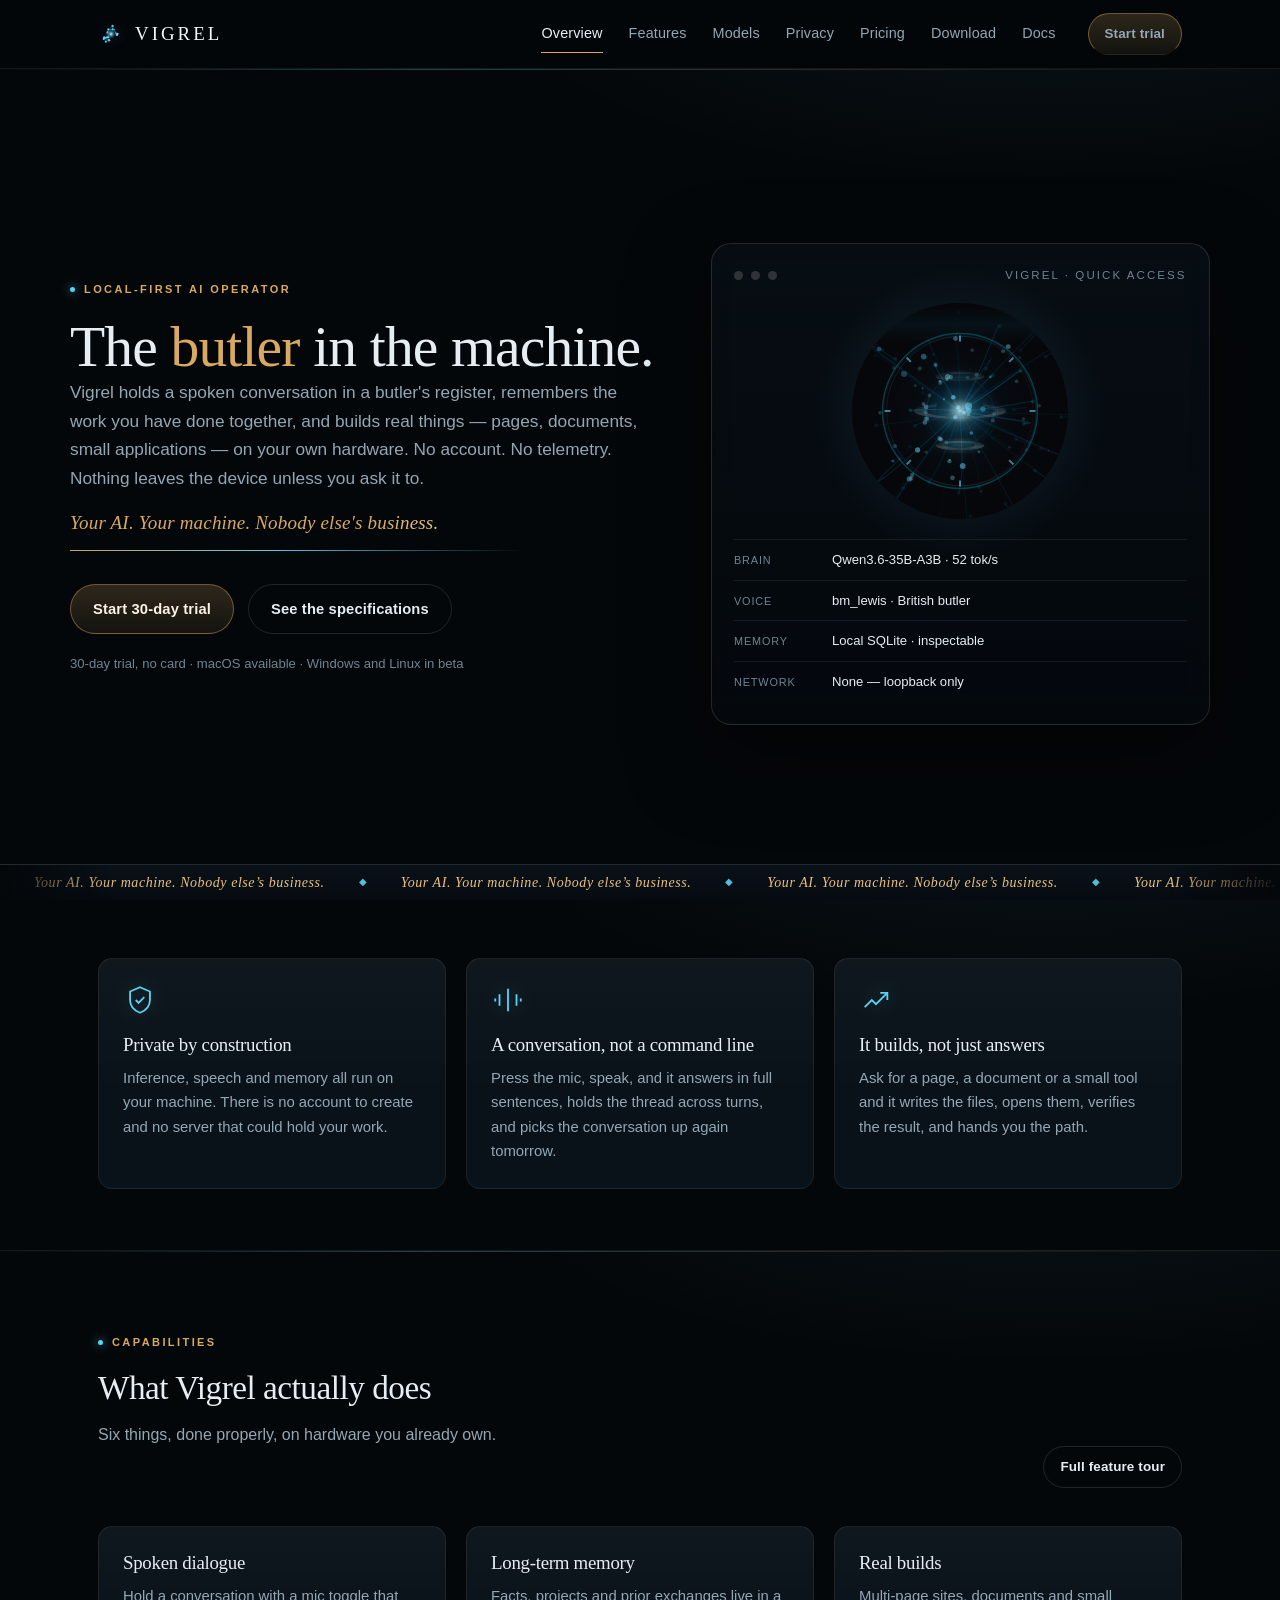
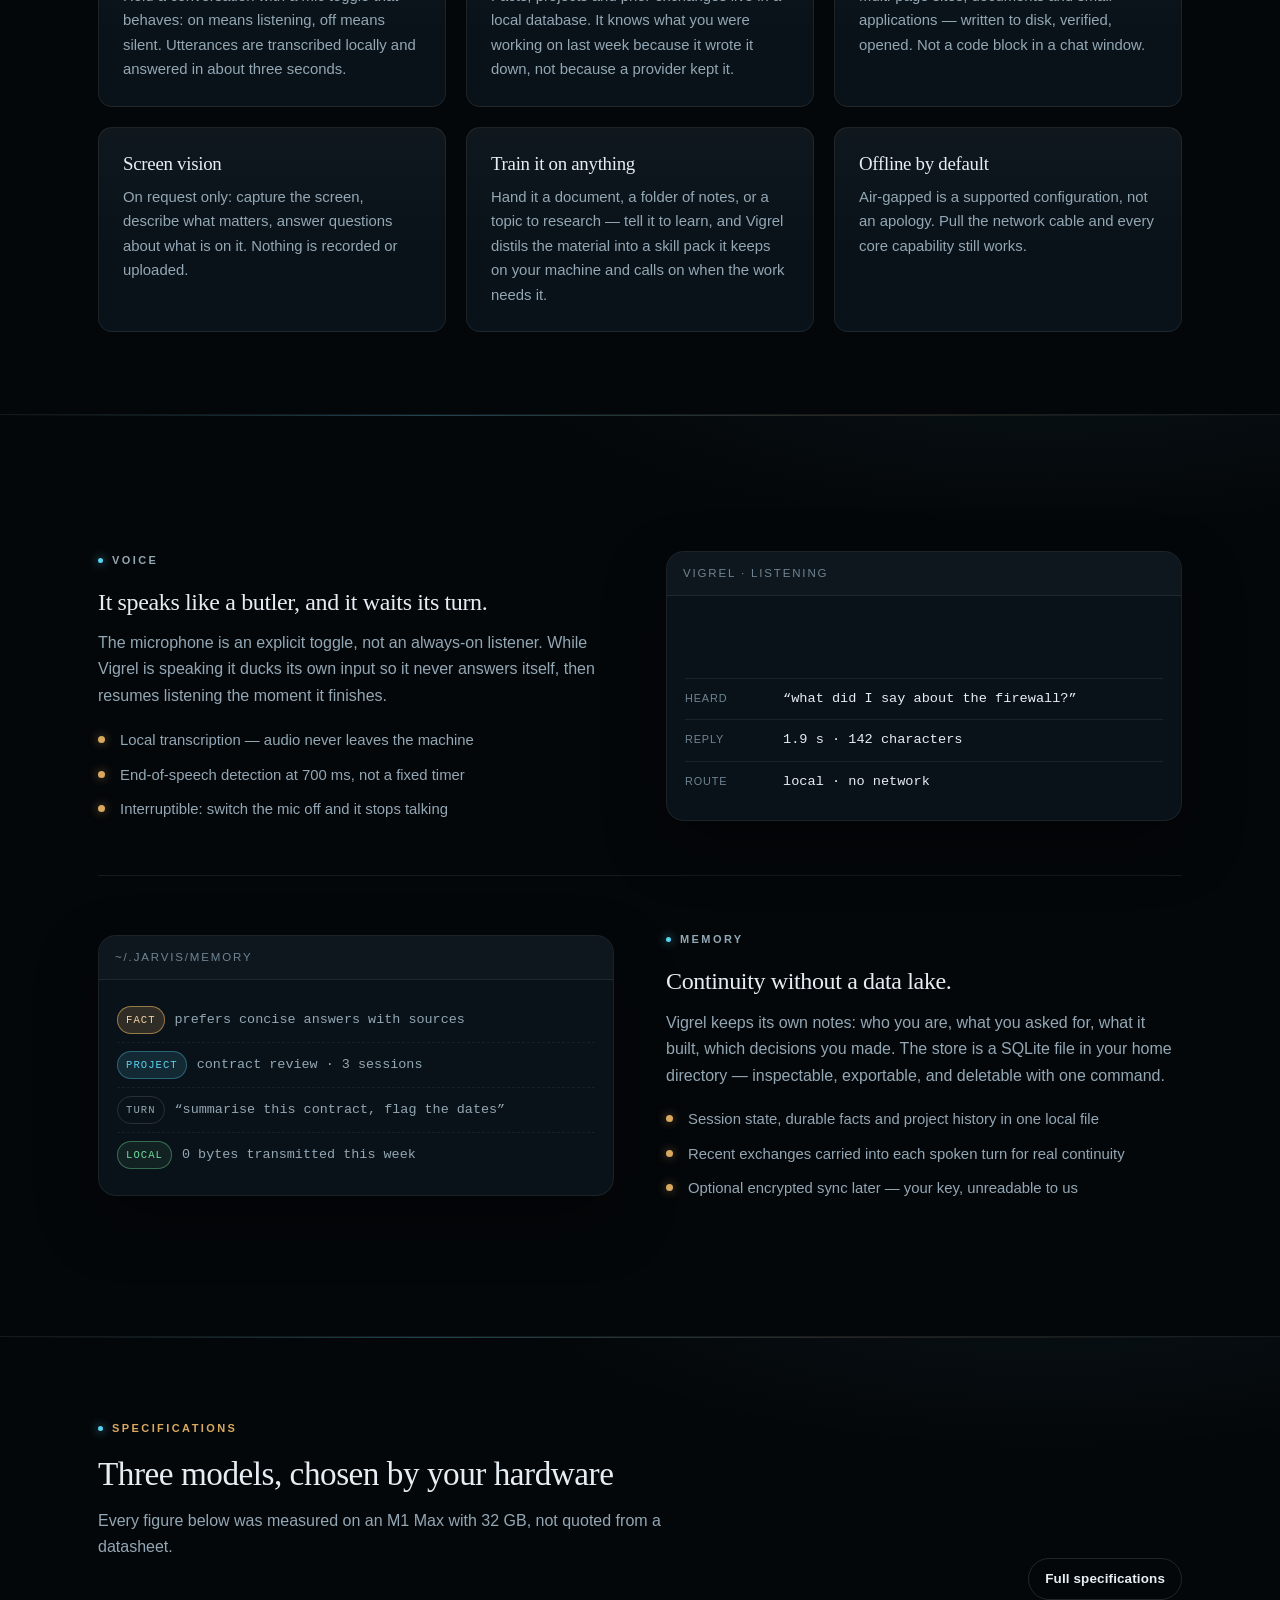
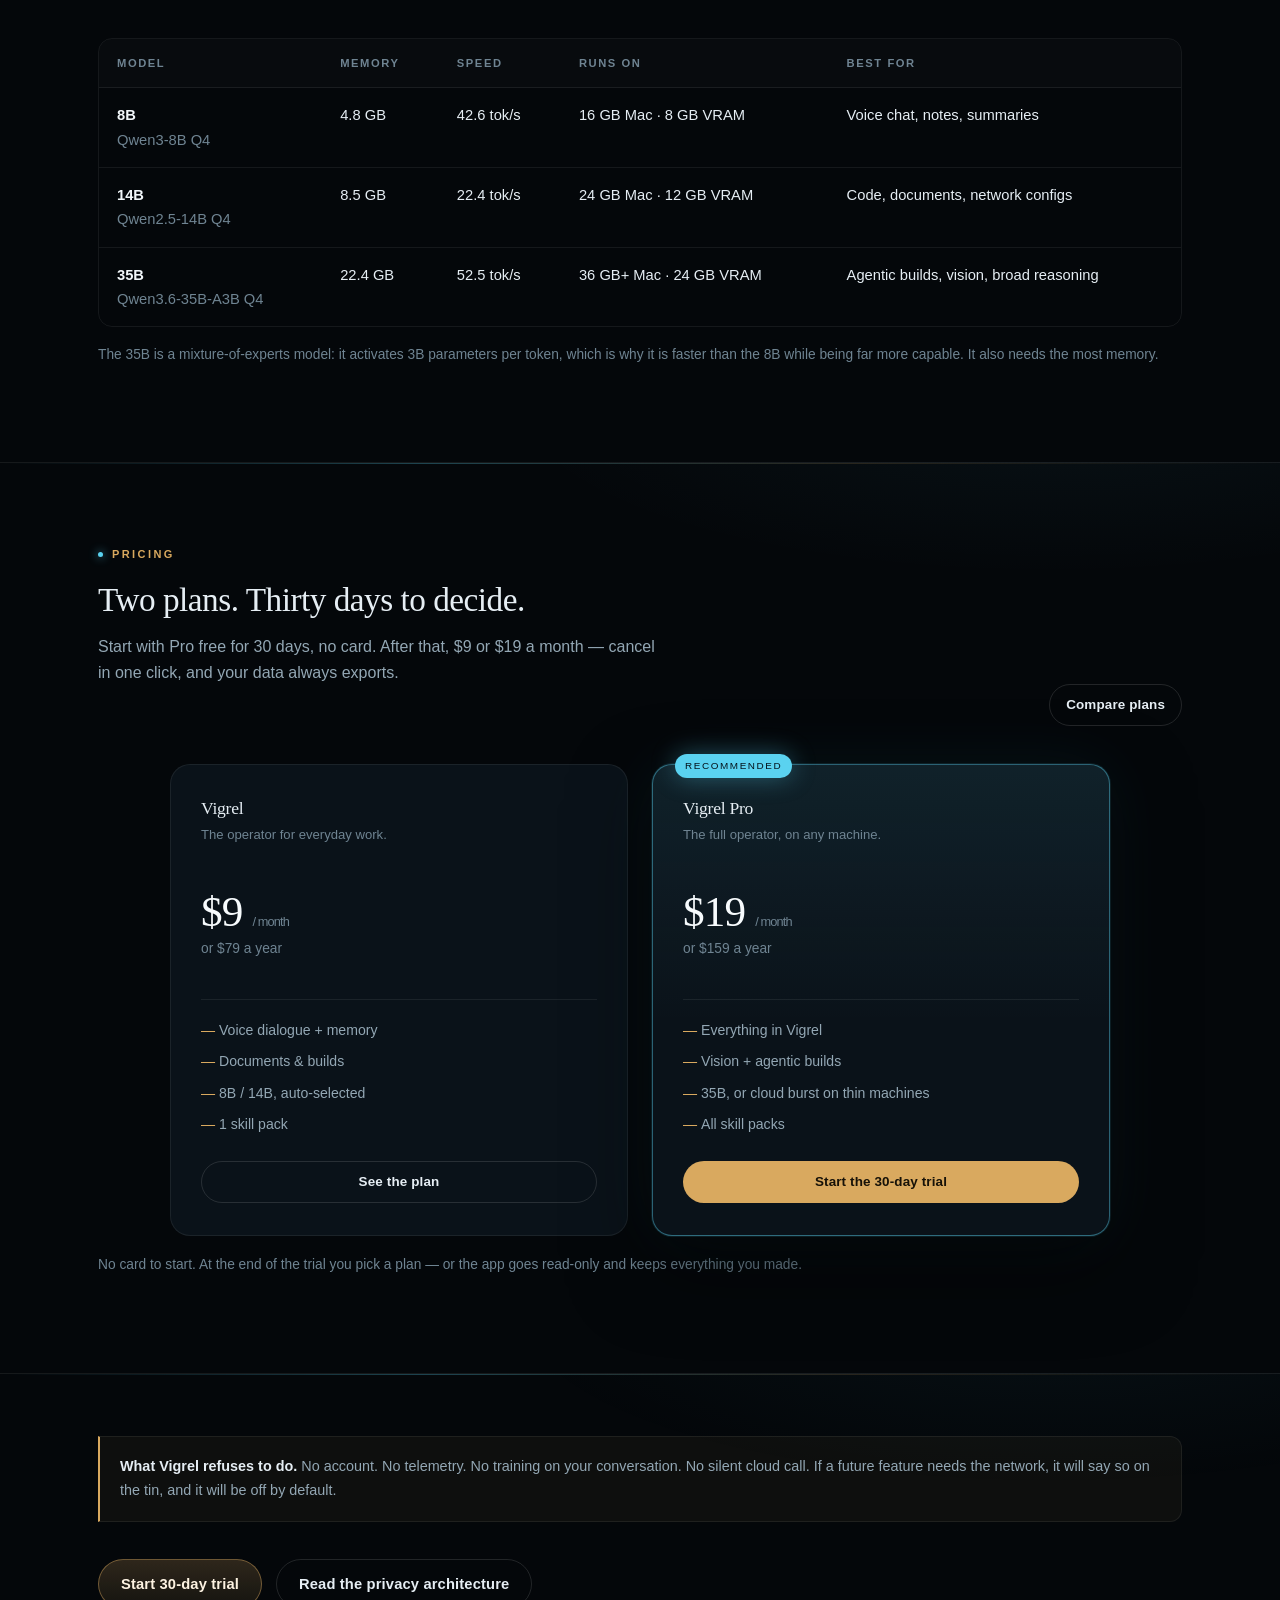
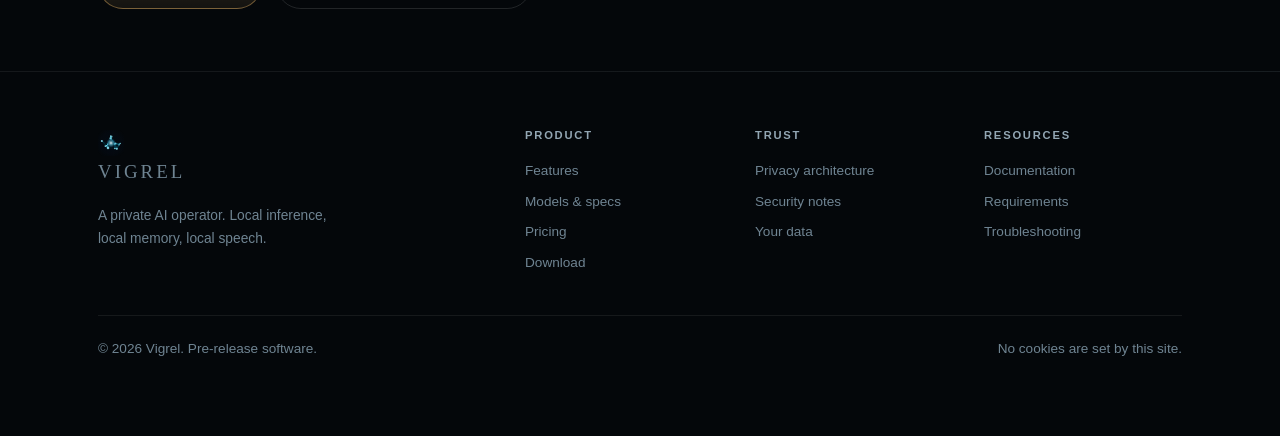
==== commit 863ec65b: "demo: publish v1.0.1" ====
--- a/index.html
+++ b/index.html
@@ -124,9 +124,10 @@
              it. Nothing is recorded or uploaded.</p>
         </div>
         <div class="card reveal">
-          <h3>Skill packs</h3>
-          <p>Load a pack — network operations, document drafting, research — and Vigrel gains the
-             vocabulary, tools and guardrails for that job.</p>
+          <h3>Train it on anything</h3>
+          <p>Hand it a document, a folder of notes, or a topic to research — tell it to learn, and Vigrel
+             distils the material into a skill pack it keeps on your machine and calls on when the work
+             needs it.</p>
         </div>
         <div class="card reveal">
           <h3>Offline by default</h3>
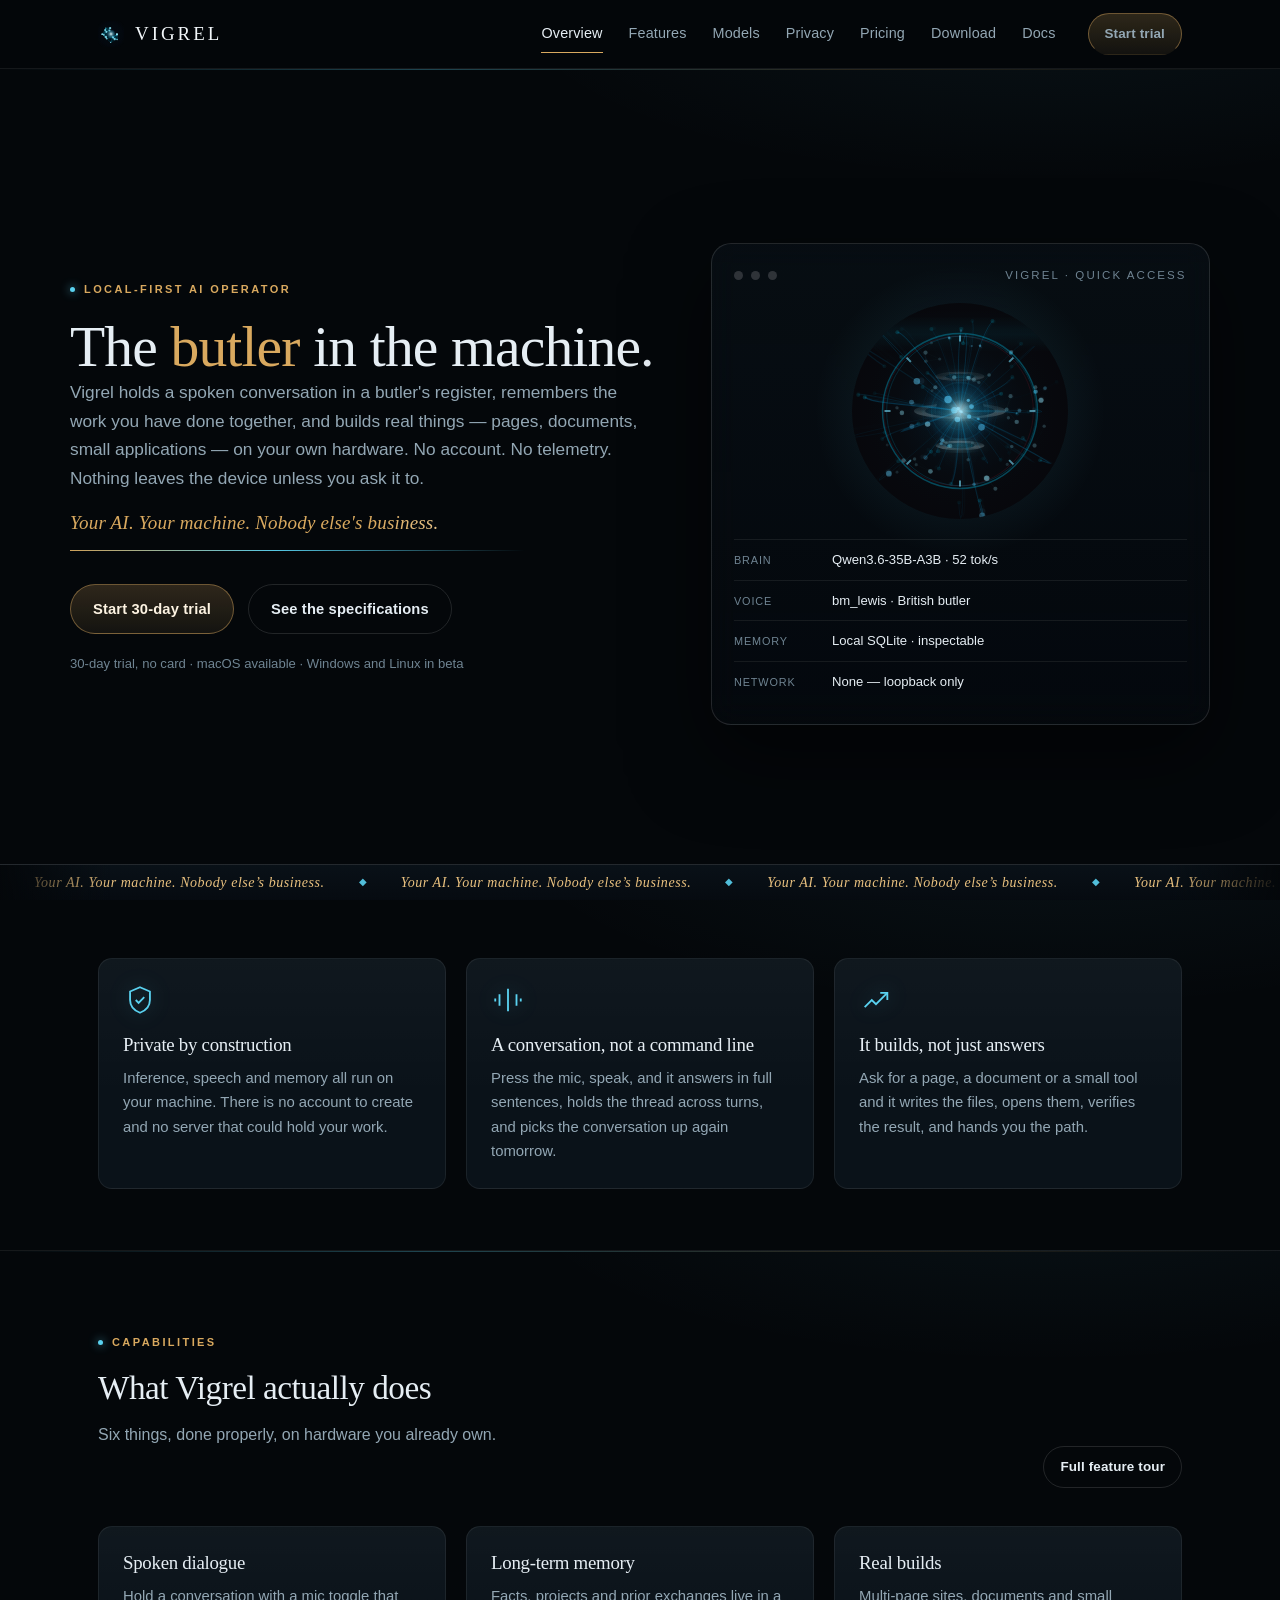
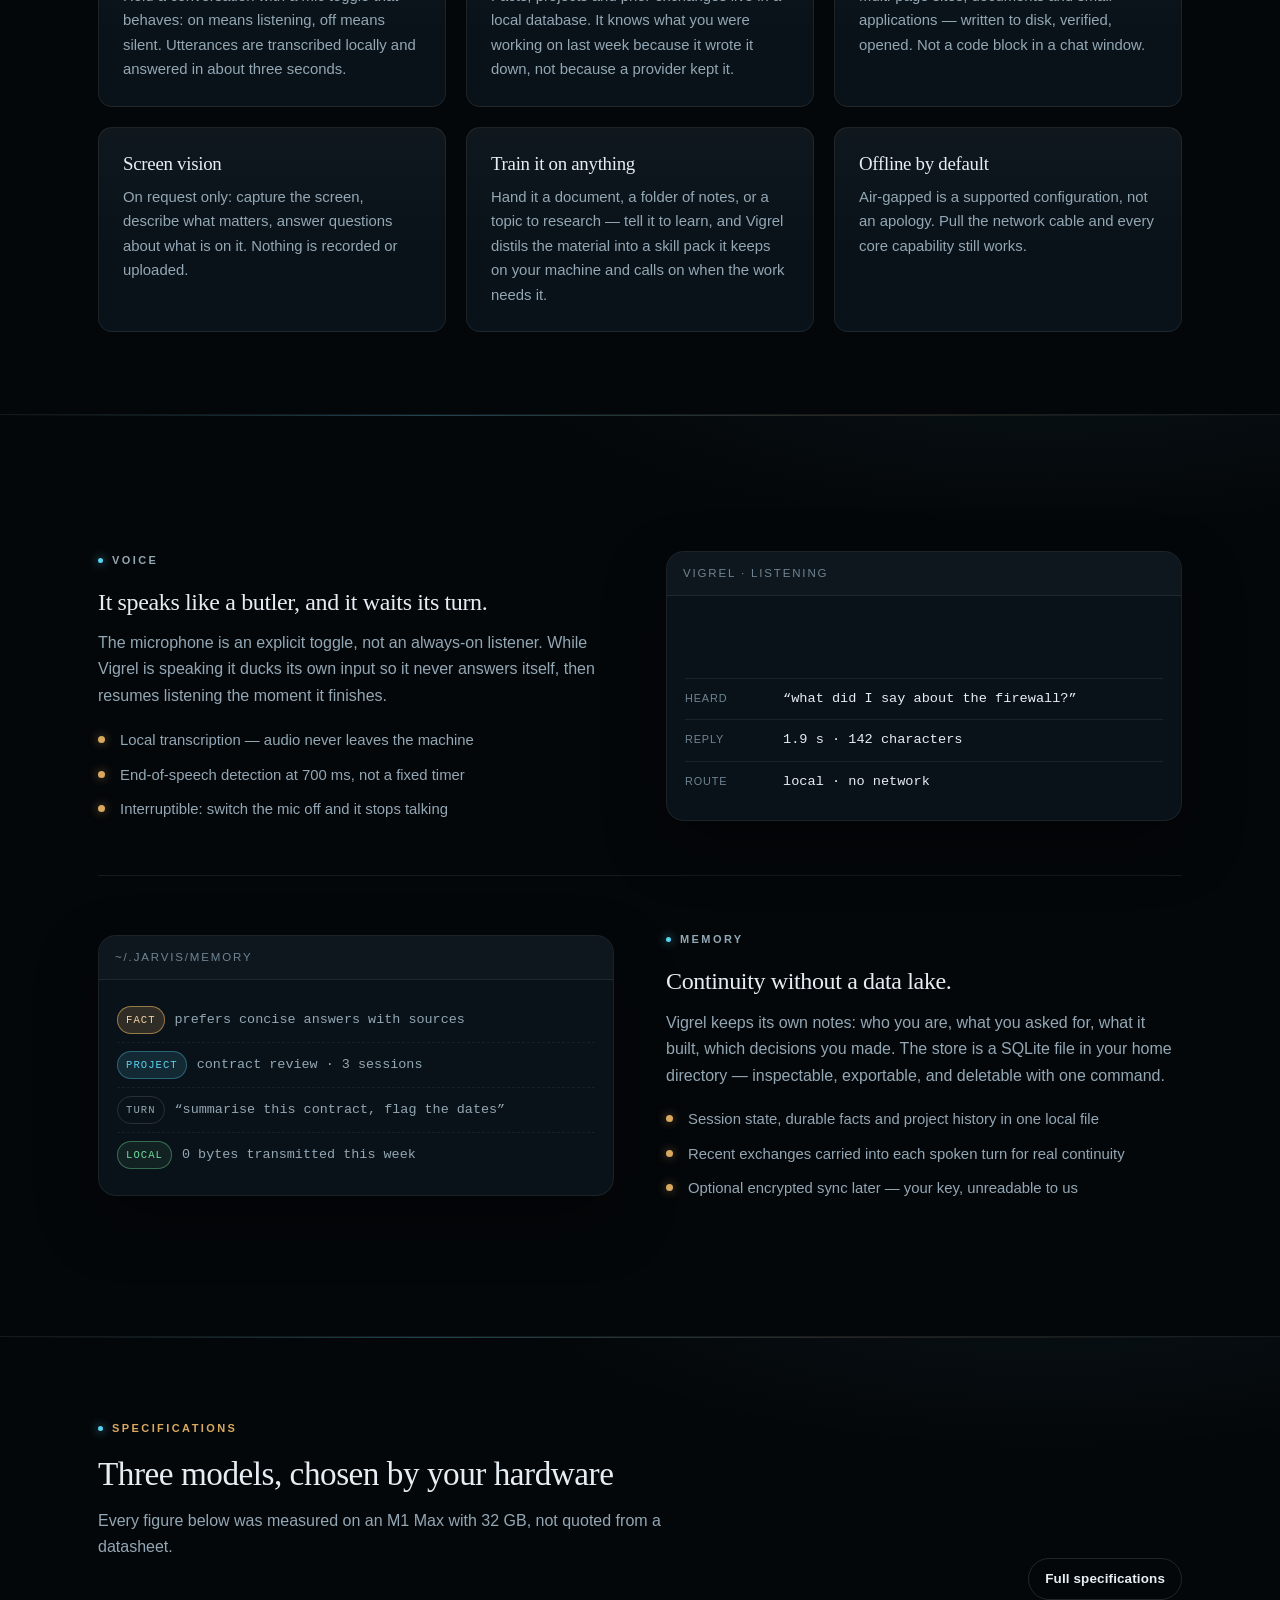
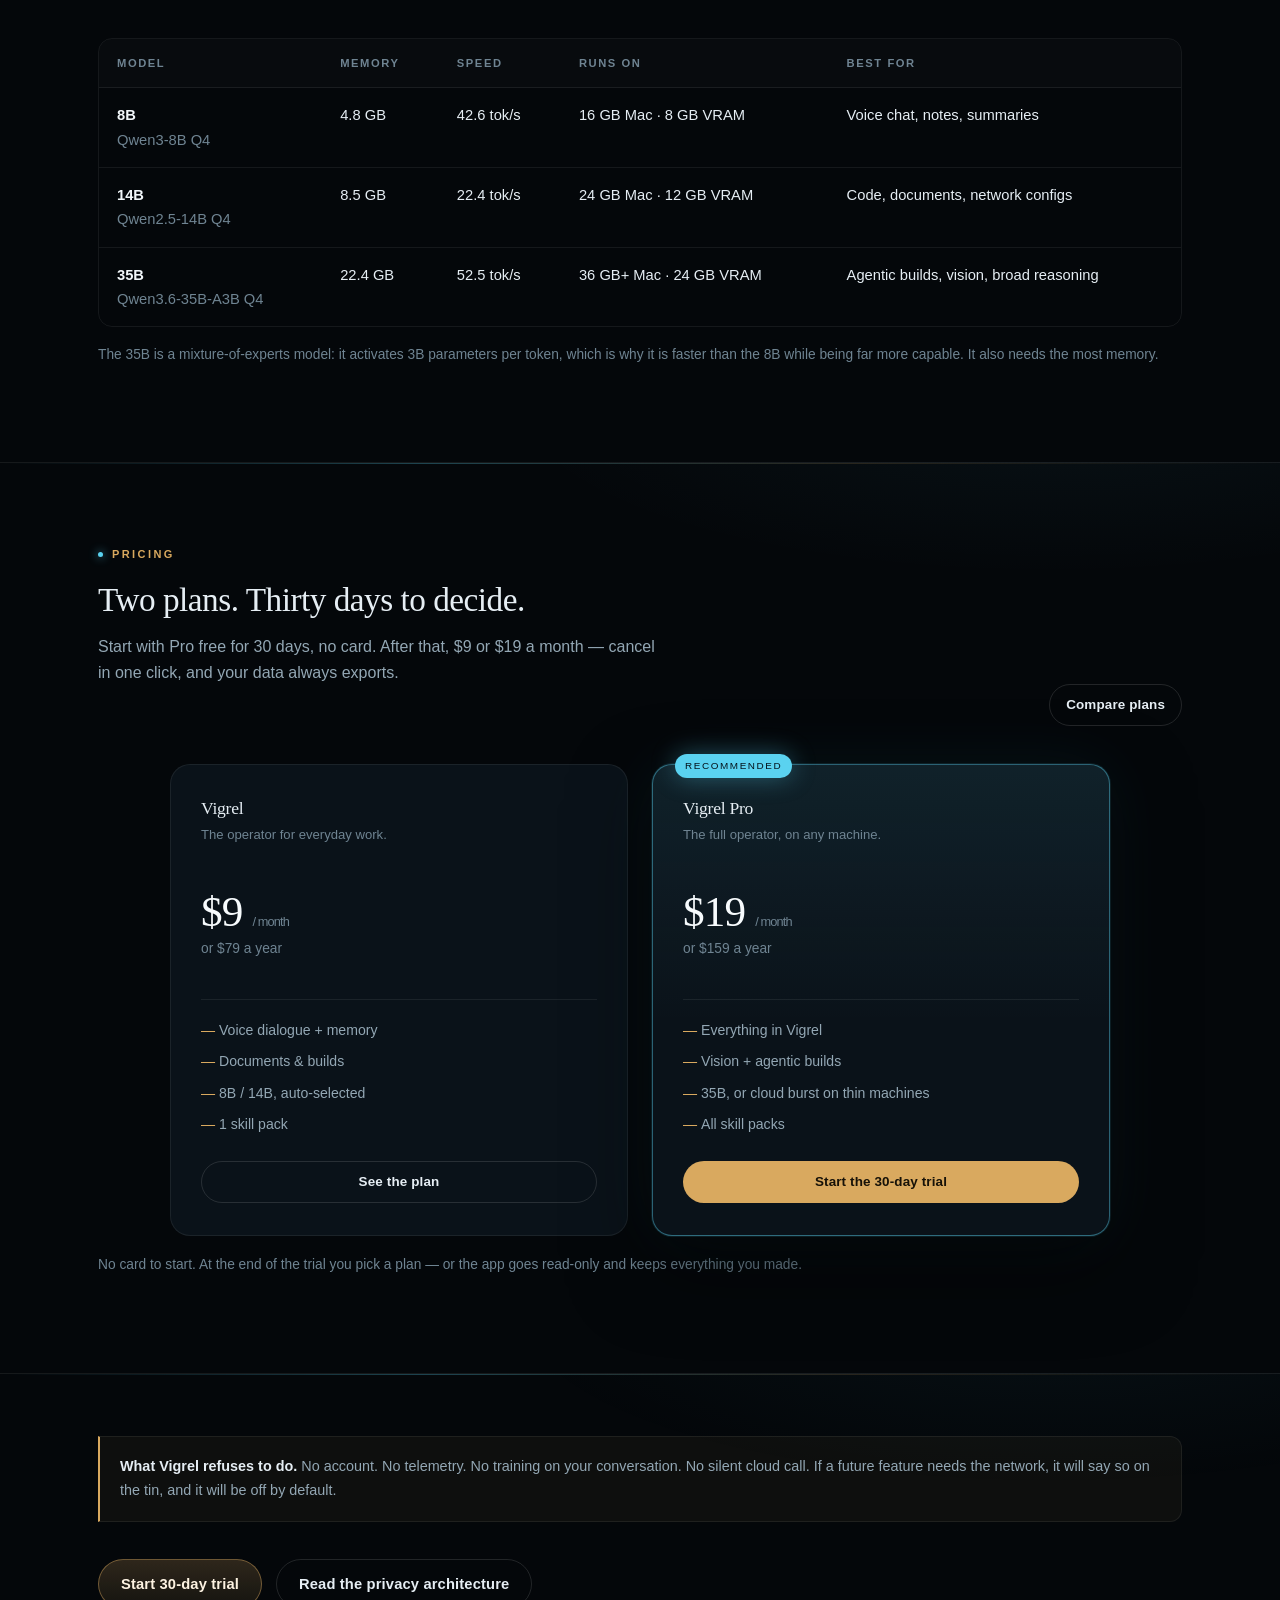
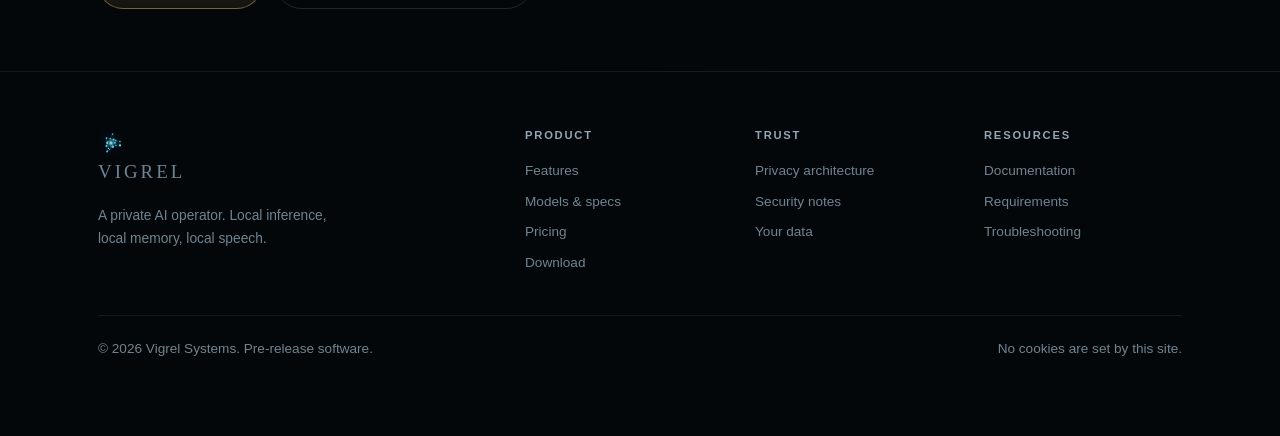
==== commit 5efccfb2: "demo: publish v1.0.1" ====
--- a/index.html
+++ b/index.html
@@ -285,7 +285,7 @@
       <div><h4>Resources</h4><a href="docs.html">Documentation</a><a href="models.html#requirements">Requirements</a><a href="docs.html#troubleshooting">Troubleshooting</a><a data-support-link href="#">Report a problem</a></div>
     </div>
     <div class="foot-bottom">
-      <span>© 2026 Vigrel. Pre-release software.</span>
+      <span>© 2026 Vigrel Systems. Pre-release software.</span>
       <span>No cookies are set by this site.</span>
     </div>
   </div>
